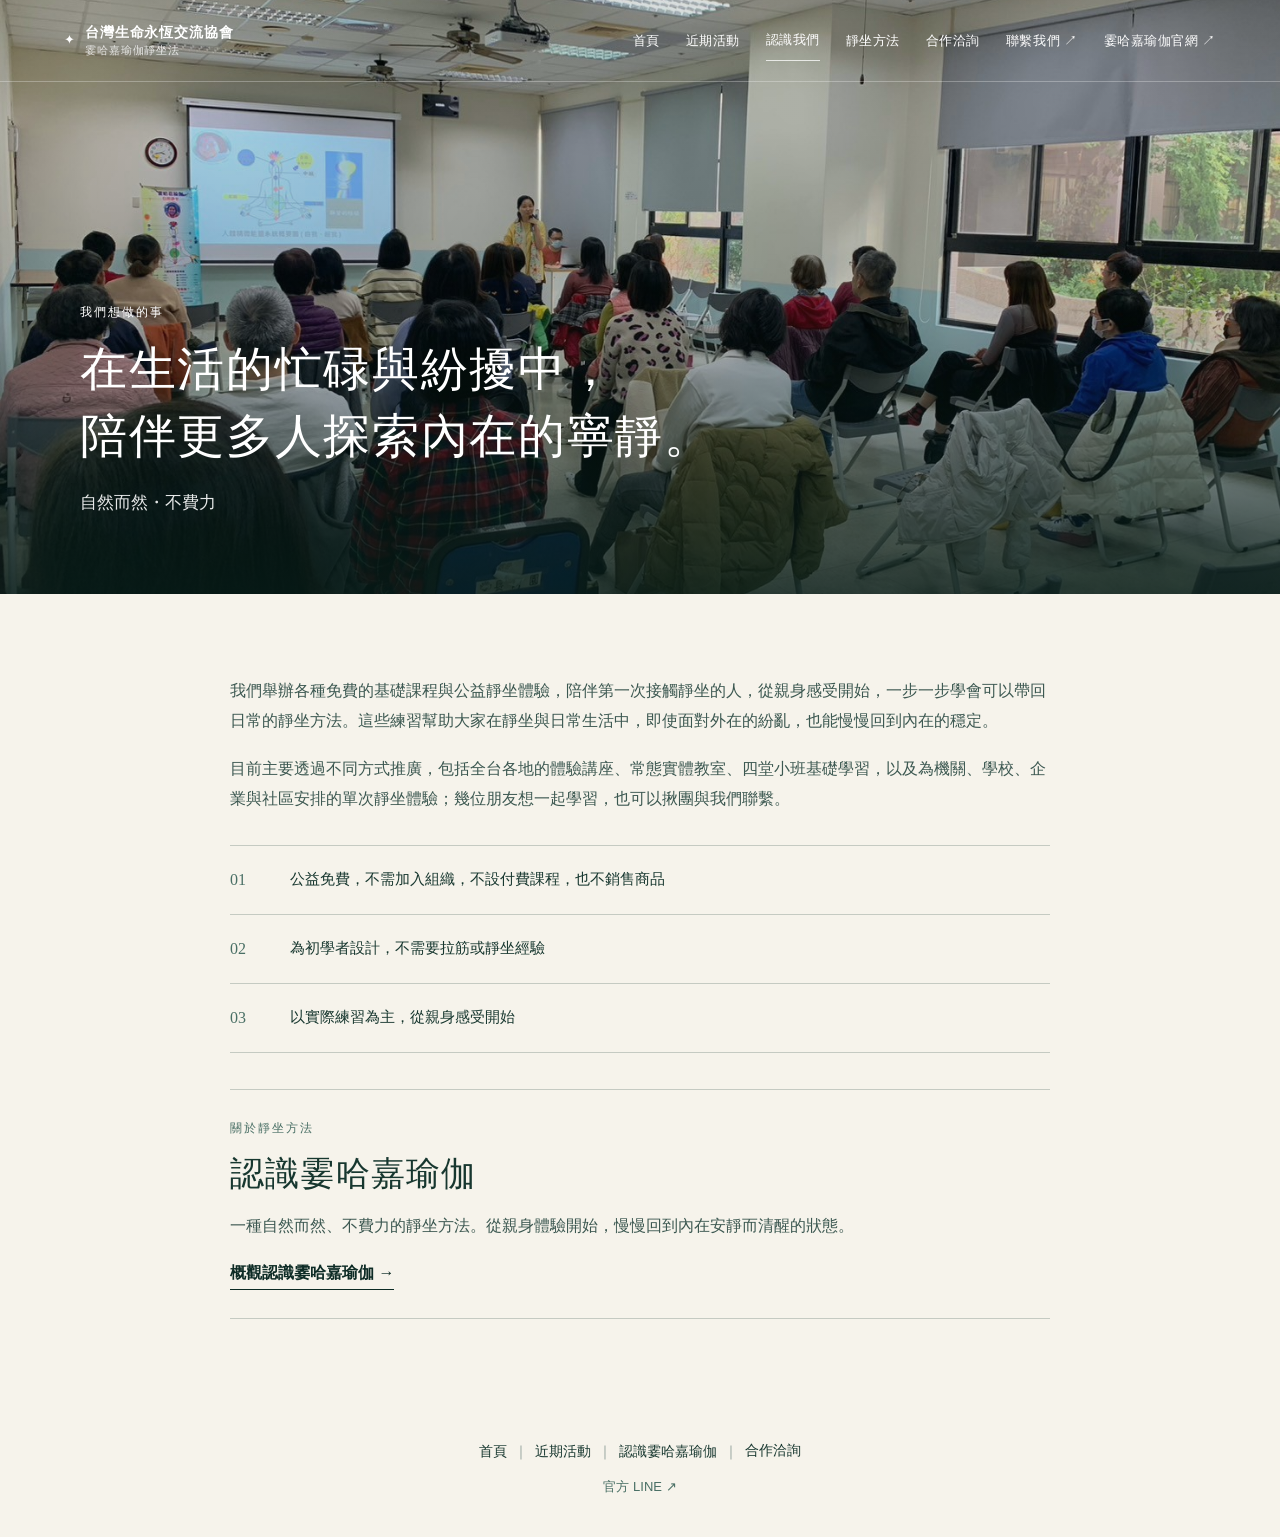
==== about.html @ 7107d31e "Add files via upload" ====
<!doctype html>
<html lang="zh-Hant">
<head>
  <meta charset="utf-8">
  <meta name="viewport" content="width=device-width,initial-scale=1,viewport-fit=cover">
  <meta name="robots" content="noindex, noarchive">
  <meta property="og:type" content="website">
  <meta property="og:title" content="認識我們｜霎哈嘉瑜伽靜坐法">
  <meta property="og:description" content="從實際練習中感受安靜，認識我們推廣的靜坐方法。">
  <meta property="og:url" content="https://sahajayogatw.github.io/The-Silence-Within/about.html">
  <meta property="og:image" content="https://sahajayogatw.github.io/The-Silence-Within/assets/og.png?v=2">
  <meta name="twitter:card" content="summary_large_image">
  <meta name="twitter:image" content="https://sahajayogatw.github.io/The-Silence-Within/assets/og.png?v=2">
  <link rel="canonical" href="https://sahajayogatw.github.io/The-Silence-Within/about.html">
  <title>認識我們｜霎哈嘉瑜伽靜坐法</title>
  <style>
    :root{--ink:#17372f;--deep:#0d2b25;--lake:#496f65;--mist:#e8eee8;--paper:#f6f3eb;--line:rgba(23,55,47,.22);--serif:"Noto Serif TC","Songti TC","PMingLiU",serif;--sans:"Noto Sans TC","PingFang TC","Microsoft JhengHei",sans-serif}*{box-sizing:border-box}html{scroll-behavior:smooth}body{margin:0;background:var(--paper);color:var(--ink);font-family:var(--sans);line-height:1.75}a{color:inherit}button{font:inherit}.site-header{position:absolute;inset:0 0 auto;z-index:10;height:70px;padding:0 18px;display:flex;align-items:center;color:#fff;border-bottom:1px solid rgba(255,255,255,.28)}.brand{display:flex;align-items:center;gap:10px;text-decoration:none}.mark{font-size:13px}.brand-copy{display:flex;flex-direction:column;line-height:1.35}.brand-copy strong{font-family:var(--serif);font-size:13px;letter-spacing:.06em}.brand-copy span{font-size:11px;opacity:.8;letter-spacing:.08em}.menu-button{margin-left:auto;width:44px;height:44px;border:0;background:transparent;color:inherit;display:grid;place-items:center}.menu-icon,.menu-icon:before,.menu-icon:after{content:"";display:block;width:23px;height:1px;background:currentColor;position:relative}.menu-icon:before{position:absolute;top:-7px}.menu-icon:after{position:absolute;top:7px}.menu-button[aria-expanded=true] .menu-icon{background:transparent}.menu-button[aria-expanded=true] .menu-icon:before{top:0;transform:rotate(45deg)}.menu-button[aria-expanded=true] .menu-icon:after{top:0;transform:rotate(-45deg)}.mobile-nav{position:fixed;z-index:9;inset:0;background:var(--deep);color:#fff;padding:112px 24px 40px;display:flex;flex-direction:column;transform:translateY(-102%);transition:.3s}.mobile-nav.open{transform:none}.mobile-nav a{font-family:var(--serif);font-size:28px;text-decoration:none;padding:13px 0;border-bottom:1px solid rgba(255,255,255,.18)}.mobile-nav a[aria-current="page"]{border-bottom-color:rgba(255,255,255,.72)}.mobile-nav small{margin-top:auto;opacity:.65}
    .page-intro{min-height:66svh;padding:120px 22px 50px;display:flex;flex-direction:column;justify-content:flex-end;color:#fff;background:linear-gradient(to bottom,rgba(7,29,25,.14) 22%,rgba(7,29,25,.24) 55%,rgba(7,29,25,.82) 100%),url("assets/about-class.jpg") center center/cover no-repeat}.kicker{font-size:12px;letter-spacing:.17em;color:var(--lake);margin:0 0 13px}.page-intro .kicker{color:#fff}.page-intro h1,.section h2{font-family:var(--serif);font-weight:500;letter-spacing:.035em}.page-intro h1{font-size:clamp(34px,9.5vw,44px);line-height:1.35;margin:0 0 18px}.page-intro p:last-child{font-size:15px;color:rgba(255,255,255,.9);margin:0}.section{padding:56px 22px}.section.mist{background:var(--mist)}.section h2{font-size:27px;line-height:1.5;margin:0 0 22px}.body{font-size:15px;color:#3c5851;margin:0 0 17px}.principles{margin-top:30px;border-top:1px solid var(--line)}.principle{display:grid;grid-template-columns:36px 1fr;gap:12px;padding:16px 0;border-bottom:1px solid var(--line)}.principle span{font-family:var(--serif);color:var(--lake)}.principle p{font-size:14px;margin:0}.quote{font-family:var(--serif);font-size:20px;line-height:1.65;margin:28px 0 0;padding:22px 0;border-block:1px solid var(--line)}details{border-top:1px solid var(--line)}details:last-child{border-bottom:1px solid var(--line)}summary{cursor:pointer;list-style:none;position:relative;padding:18px 30px 18px 0;font-family:var(--serif);font-size:17px;line-height:1.5}summary::-webkit-details-marker{display:none}summary:after{content:"＋";position:absolute;right:0;top:18px;font-family:var(--sans)}details[open] summary:after{content:"−"}details p{font-size:14px;color:#456059;margin:0 0 19px}.page-links{display:flex;justify-content:center;align-items:center;padding:30px 22px}.page-links a{text-decoration:none;font-family:var(--serif);font-size:14px}.page-links a:not(:last-child):after{content:"｜";margin:0 7px;color:#879993;font-family:var(--sans)}footer{background:var(--deep);color:#dce5df;padding:42px 22px}.footer-name{font-family:var(--serif);font-size:clamp(11px,3.15vw,13px);white-space:nowrap;margin:0}.footer-tagline{font-size:12px;color:#9fb3aa;margin:12px 0 0}
    @media(max-width:599px){.page-intro{--intro-photo-height:clamp(300px,42svh,390px);position:relative;min-height:0;padding:calc(var(--intro-photo-height) + 38px) 22px 46px;display:block;color:var(--ink);background:var(--paper);overflow:hidden}.page-intro:before{content:"";position:absolute;z-index:0;inset:0 0 auto;height:var(--intro-photo-height);background:linear-gradient(rgba(7,29,25,.28),rgba(7,29,25,.04) 55%),url("assets/about-class.jpg") center 44%/cover no-repeat}.page-intro>*{position:relative;z-index:1}.page-intro .kicker{color:var(--lake)}.page-intro h1{font-size:clamp(30px,8vw,34px);line-height:1.45;margin-bottom:16px}.page-intro p:last-child{color:#3c5851;line-height:1.75}}
    @media(min-width:600px){.site-header{padding-inline:32px}.page-intro,.section,.page-links,footer{padding-left:max(32px,calc((100vw - 680px)/2));padding-right:max(32px,calc((100vw - 680px)/2))}}
    .method-link{margin-top:36px;padding:28px 0;border-block:1px solid var(--line)}.method-link .kicker{margin-bottom:9px}.method-link h2{font-size:23px;margin-bottom:12px}.method-link .body{margin-bottom:18px}.text-link{display:inline-block;color:var(--deep);font-weight:600;text-decoration:none;border-bottom:1px solid currentColor;padding-bottom:2px}.page-links{flex-direction:column;gap:12px}.page-link-row{display:flex;justify-content:center;align-items:center;flex-wrap:wrap}.page-links>.social-link{color:var(--lake);font-family:var(--sans);font-size:13px}
    @media(min-width:900px){
      .site-header{height:82px;padding:0 clamp(44px,5vw,92px)}.brand-copy strong{font-size:14px}.menu-button{display:none}
      .mobile-nav{position:absolute;z-index:11;inset:0 clamp(44px,5vw,92px) auto auto;height:82px;width:auto;padding:0;display:flex;flex-direction:row;align-items:center;gap:26px;background:transparent;transform:none;transition:none}
      .mobile-nav a{font-family:var(--sans);font-size:13px;letter-spacing:.04em;padding:8px 0;border:0;white-space:nowrap}.mobile-nav a[aria-current="page"]{border-bottom:1px solid rgba(255,255,255,.75)}.mobile-nav small{display:none}
      .page-intro{min-height:clamp(520px,66vh,710px);padding:150px max(72px,calc((100vw - 1120px)/2)) 76px;background-position:center 48%}.page-intro h1{font-size:clamp(44px,3.7vw,58px);line-height:1.42;max-width:14em}.page-intro p:last-child{font-size:17px}
      .section{padding:82px max(72px,calc((100vw - 820px)/2))}.section h2{font-size:34px}.body{font-size:16px;line-height:1.9}.principle{grid-template-columns:48px 1fr;padding:20px 0}.principle p{font-size:15px}.quote{font-size:23px}
      .page-links{padding-top:38px;padding-bottom:38px}
    }
  </style>
</head>
<body>
  <header class="site-header"><a class="brand" href="index.html"><span class="mark" aria-hidden="true">✦</span><span class="brand-copy"><strong>台灣生命永恆交流協會</strong><span>霎哈嘉瑜伽靜坐法</span></span></a><button class="menu-button" type="button" aria-label="開啟主要導覽" aria-expanded="false"><span class="menu-icon"></span></button></header>
  <nav class="mobile-nav" aria-label="主要導覽"><a href="index.html">首頁</a><a href="activities.html">近期活動</a><a href="about.html" aria-current="page">認識我們</a><a href="meditation.html">靜坐方法</a><a href="cooperate.html">合作洽詢</a><a href="https://docs.google.com/forms/d/e/1FAIpQLSfNof_KQOU9m71T4J-Yn13YoA4w-m708eal8SSy8WgQqDBzGQ/viewform?usp=publish-editor" target="_blank" rel="noopener">聯繫我們 ↗</a><a href="https://sahajayoga-tw.com/" target="_blank" rel="noopener">霎哈嘉瑜伽官網 ↗</a><small>簡單、自然，從親身體驗開始。</small></nav>
  <main>
    <header class="page-intro"><p class="kicker">我們想做的事</p><h1>在生活的忙碌與紛擾中，<br>陪伴更多人探索內在的寧靜。</h1><p>自然而然・不費力</p></header>
    <section class="section"><p class="body">我們舉辦各種免費的基礎課程與公益靜坐體驗，陪伴第一次接觸靜坐的人，從親身感受開始，一步一步學會可以帶回日常的靜坐方法。這些練習幫助大家在靜坐與日常生活中，即使面對外在的紛亂，也能慢慢回到內在的穩定。</p><p class="body">目前主要透過不同方式推廣，包括全台各地的體驗講座、常態實體教室、四堂小班基礎學習，以及為機關、學校、企業與社區安排的單次靜坐體驗；幾位朋友想一起學習，也可以揪團與我們聯繫。</p><div class="principles"><div class="principle"><span>01</span><p>公益免費，不需加入組織，不設付費課程，也不銷售商品</p></div><div class="principle"><span>02</span><p>為初學者設計，不需要拉筋或靜坐經驗</p></div><div class="principle"><span>03</span><p>以實際練習為主，從親身感受開始</p></div></div><section class="method-link" aria-labelledby="method-link-title"><p class="kicker">關於靜坐方法</p><h2 id="method-link-title">認識霎哈嘉瑜伽</h2><p class="body">一種自然而然、不費力的靜坐方法。從親身體驗開始，慢慢回到內在安靜而清醒的狀態。</p><a class="text-link" href="meditation.html">概觀認識霎哈嘉瑜伽 →</a></section></section>
    <nav class="page-links" aria-label="其他頁面"><div class="page-link-row"><a href="index.html">首頁</a><a href="activities.html">近期活動</a><a href="meditation.html">認識霎哈嘉瑜伽</a><a href="cooperate.html">合作洽詢</a></div><a class="social-link" href="https://lin.ee/pckyV9F" target="_blank" rel="noopener">官方 LINE ↗</a></nav>
  </main>
  <script>const b=document.querySelector('.menu-button'),n=document.querySelector('.mobile-nav');function closeMenu(){b.setAttribute('aria-expanded','false');b.setAttribute('aria-label','開啟主要導覽');n.classList.remove('open');document.body.style.overflow=''}b.addEventListener('click',()=>{const o=b.getAttribute('aria-expanded')!=='true';b.setAttribute('aria-expanded',String(o));b.setAttribute('aria-label',o?'關閉主要導覽':'開啟主要導覽');n.classList.toggle('open',o);document.body.style.overflow=o?'hidden':''});n.querySelectorAll('a').forEach(a=>a.addEventListener('click',closeMenu));document.addEventListener('keydown',e=>{if(e.key==='Escape')closeMenu()});</script>
</body>
</html>
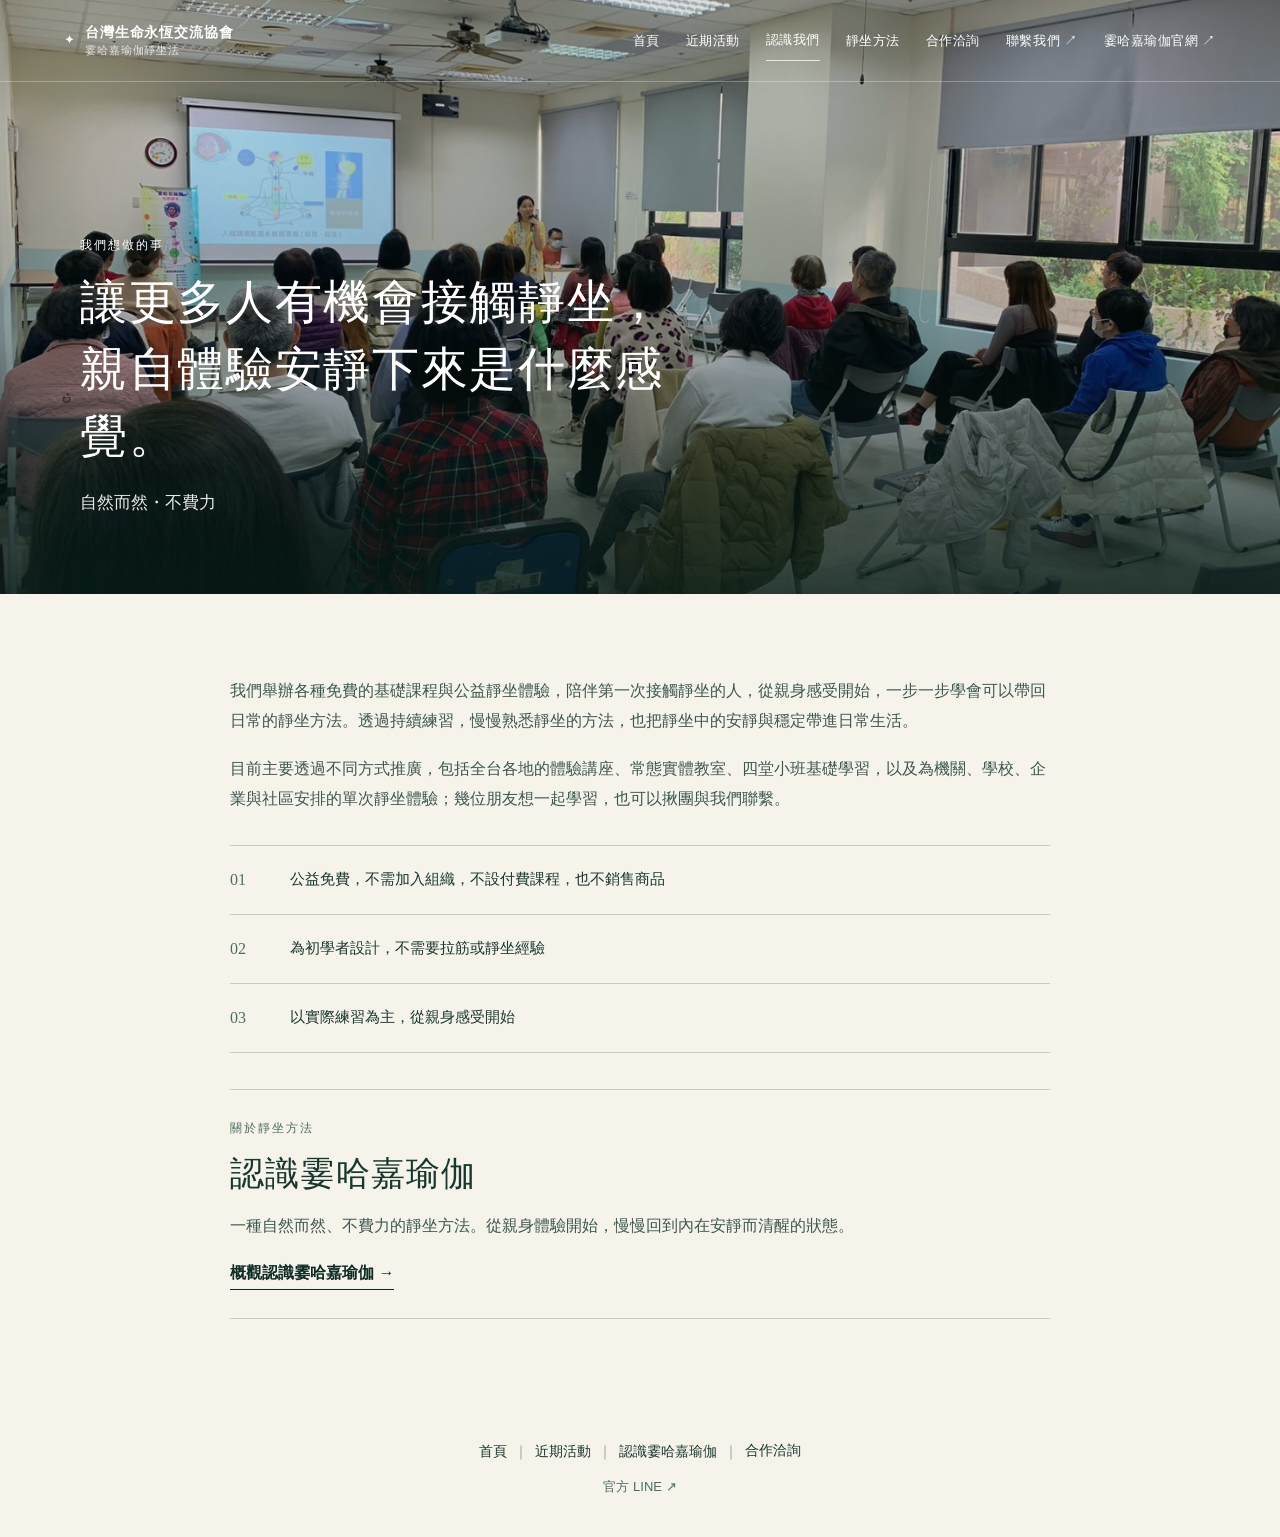
==== commit 0f7d3c33: "Add files via upload" ====
--- a/about.html
+++ b/about.html
@@ -33,8 +33,8 @@
   <header class="site-header"><a class="brand" href="index.html"><span class="mark" aria-hidden="true">✦</span><span class="brand-copy"><strong>台灣生命永恆交流協會</strong><span>霎哈嘉瑜伽靜坐法</span></span></a><button class="menu-button" type="button" aria-label="開啟主要導覽" aria-expanded="false"><span class="menu-icon"></span></button></header>
   <nav class="mobile-nav" aria-label="主要導覽"><a href="index.html">首頁</a><a href="activities.html">近期活動</a><a href="about.html" aria-current="page">認識我們</a><a href="meditation.html">靜坐方法</a><a href="cooperate.html">合作洽詢</a><a href="https://docs.google.com/forms/d/e/1FAIpQLSfNof_KQOU9m71T4J-Yn13YoA4w-m708eal8SSy8WgQqDBzGQ/viewform?usp=publish-editor" target="_blank" rel="noopener">聯繫我們 ↗</a><a href="https://sahajayoga-tw.com/" target="_blank" rel="noopener">霎哈嘉瑜伽官網 ↗</a><small>簡單、自然，從親身體驗開始。</small></nav>
   <main>
-    <header class="page-intro"><p class="kicker">我們想做的事</p><h1>在生活的忙碌與紛擾中，<br>陪伴更多人探索內在的寧靜。</h1><p>自然而然・不費力</p></header>
-    <section class="section"><p class="body">我們舉辦各種免費的基礎課程與公益靜坐體驗，陪伴第一次接觸靜坐的人，從親身感受開始，一步一步學會可以帶回日常的靜坐方法。這些練習幫助大家在靜坐與日常生活中，即使面對外在的紛亂，也能慢慢回到內在的穩定。</p><p class="body">目前主要透過不同方式推廣，包括全台各地的體驗講座、常態實體教室、四堂小班基礎學習，以及為機關、學校、企業與社區安排的單次靜坐體驗；幾位朋友想一起學習，也可以揪團與我們聯繫。</p><div class="principles"><div class="principle"><span>01</span><p>公益免費，不需加入組織，不設付費課程，也不銷售商品</p></div><div class="principle"><span>02</span><p>為初學者設計，不需要拉筋或靜坐經驗</p></div><div class="principle"><span>03</span><p>以實際練習為主，從親身感受開始</p></div></div><section class="method-link" aria-labelledby="method-link-title"><p class="kicker">關於靜坐方法</p><h2 id="method-link-title">認識霎哈嘉瑜伽</h2><p class="body">一種自然而然、不費力的靜坐方法。從親身體驗開始，慢慢回到內在安靜而清醒的狀態。</p><a class="text-link" href="meditation.html">概觀認識霎哈嘉瑜伽 →</a></section></section>
+    <header class="page-intro"><p class="kicker">我們想做的事</p><h1>讓更多人有機會接觸靜坐，<br>親自體驗安靜下來是什麼感覺。</h1><p>自然而然・不費力</p></header>
+    <section class="section"><p class="body">我們舉辦各種免費的基礎課程與公益靜坐體驗，陪伴第一次接觸靜坐的人，從親身感受開始，一步一步學會可以帶回日常的靜坐方法。透過持續練習，慢慢熟悉靜坐的方法，也把靜坐中的安靜與穩定帶進日常生活。</p><p class="body">目前主要透過不同方式推廣，包括全台各地的體驗講座、常態實體教室、四堂小班基礎學習，以及為機關、學校、企業與社區安排的單次靜坐體驗；幾位朋友想一起學習，也可以揪團與我們聯繫。</p><div class="principles"><div class="principle"><span>01</span><p>公益免費，不需加入組織，不設付費課程，也不銷售商品</p></div><div class="principle"><span>02</span><p>為初學者設計，不需要拉筋或靜坐經驗</p></div><div class="principle"><span>03</span><p>以實際練習為主，從親身感受開始</p></div></div><section class="method-link" aria-labelledby="method-link-title"><p class="kicker">關於靜坐方法</p><h2 id="method-link-title">認識霎哈嘉瑜伽</h2><p class="body">一種自然而然、不費力的靜坐方法。從親身體驗開始，慢慢回到內在安靜而清醒的狀態。</p><a class="text-link" href="meditation.html">概觀認識霎哈嘉瑜伽 →</a></section></section>
     <nav class="page-links" aria-label="其他頁面"><div class="page-link-row"><a href="index.html">首頁</a><a href="activities.html">近期活動</a><a href="meditation.html">認識霎哈嘉瑜伽</a><a href="cooperate.html">合作洽詢</a></div><a class="social-link" href="https://lin.ee/pckyV9F" target="_blank" rel="noopener">官方 LINE ↗</a></nav>
   </main>
   <script>const b=document.querySelector('.menu-button'),n=document.querySelector('.mobile-nav');function closeMenu(){b.setAttribute('aria-expanded','false');b.setAttribute('aria-label','開啟主要導覽');n.classList.remove('open');document.body.style.overflow=''}b.addEventListener('click',()=>{const o=b.getAttribute('aria-expanded')!=='true';b.setAttribute('aria-expanded',String(o));b.setAttribute('aria-label',o?'關閉主要導覽':'開啟主要導覽');n.classList.toggle('open',o);document.body.style.overflow=o?'hidden':''});n.querySelectorAll('a').forEach(a=>a.addEventListener('click',closeMenu));document.addEventListener('keydown',e=>{if(e.key==='Escape')closeMenu()});</script>
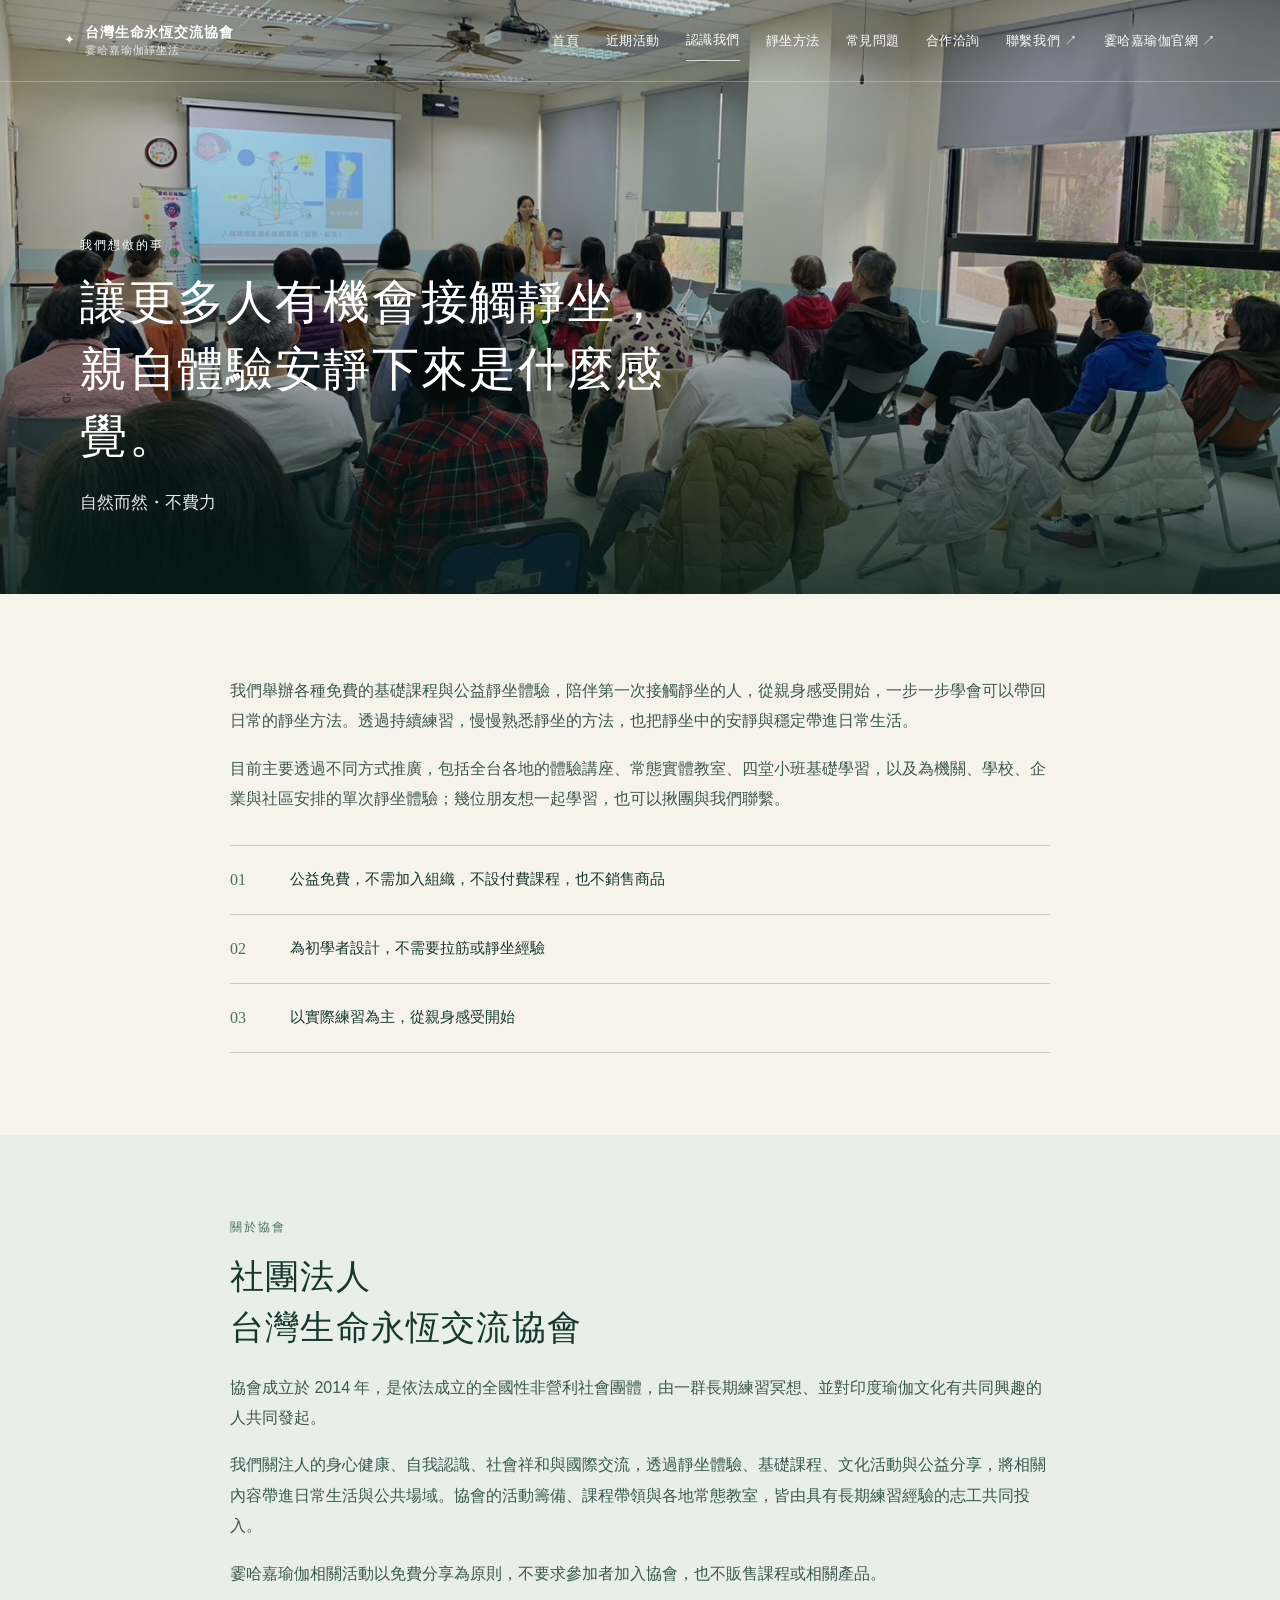
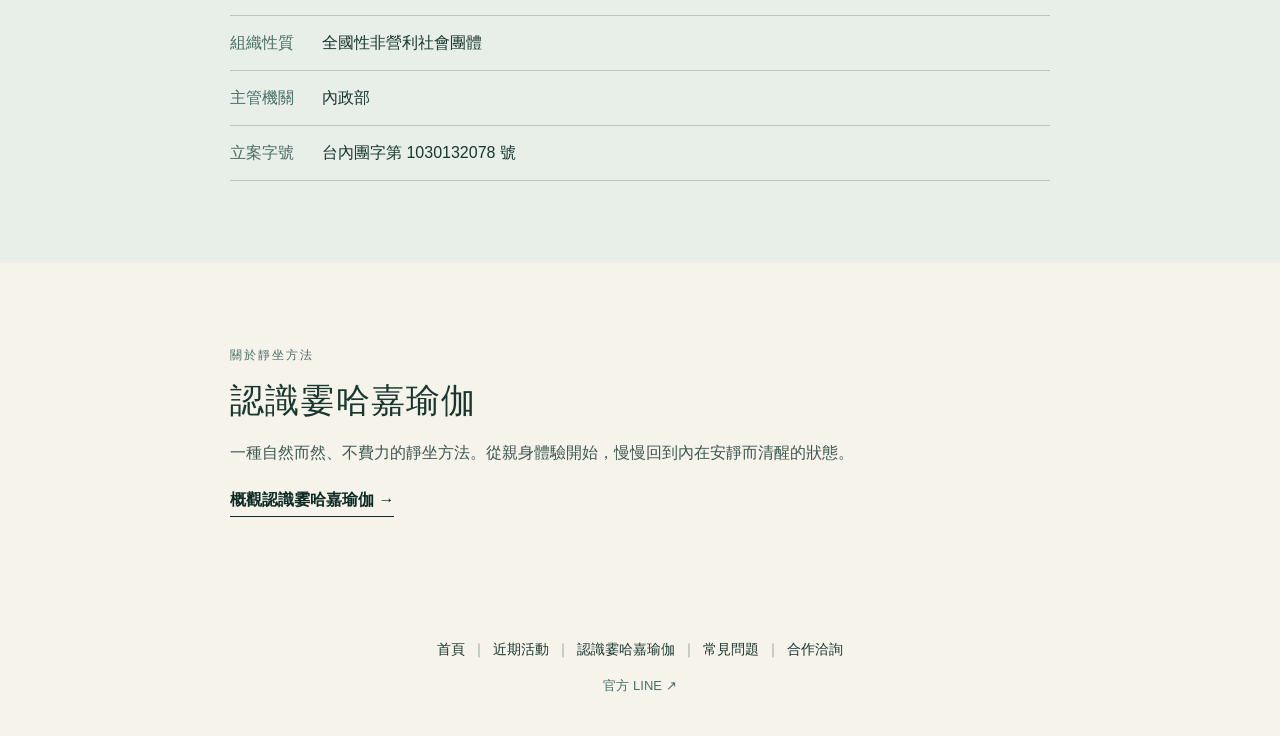
==== commit 70728455: "補充協會資料、全球背景與常見問題" ====
--- a/about.html
+++ b/about.html
@@ -18,7 +18,7 @@
     .page-intro{min-height:66svh;padding:120px 22px 50px;display:flex;flex-direction:column;justify-content:flex-end;color:#fff;background:linear-gradient(to bottom,rgba(7,29,25,.14) 22%,rgba(7,29,25,.24) 55%,rgba(7,29,25,.82) 100%),url("assets/about-class.jpg") center center/cover no-repeat}.kicker{font-size:12px;letter-spacing:.17em;color:var(--lake);margin:0 0 13px}.page-intro .kicker{color:#fff}.page-intro h1,.section h2{font-family:var(--serif);font-weight:500;letter-spacing:.035em}.page-intro h1{font-size:clamp(34px,9.5vw,44px);line-height:1.35;margin:0 0 18px}.page-intro p:last-child{font-size:15px;color:rgba(255,255,255,.9);margin:0}.section{padding:56px 22px}.section.mist{background:var(--mist)}.section h2{font-size:27px;line-height:1.5;margin:0 0 22px}.body{font-size:15px;color:#3c5851;margin:0 0 17px}.principles{margin-top:30px;border-top:1px solid var(--line)}.principle{display:grid;grid-template-columns:36px 1fr;gap:12px;padding:16px 0;border-bottom:1px solid var(--line)}.principle span{font-family:var(--serif);color:var(--lake)}.principle p{font-size:14px;margin:0}.quote{font-family:var(--serif);font-size:20px;line-height:1.65;margin:28px 0 0;padding:22px 0;border-block:1px solid var(--line)}details{border-top:1px solid var(--line)}details:last-child{border-bottom:1px solid var(--line)}summary{cursor:pointer;list-style:none;position:relative;padding:18px 30px 18px 0;font-family:var(--serif);font-size:17px;line-height:1.5}summary::-webkit-details-marker{display:none}summary:after{content:"＋";position:absolute;right:0;top:18px;font-family:var(--sans)}details[open] summary:after{content:"−"}details p{font-size:14px;color:#456059;margin:0 0 19px}.page-links{display:flex;justify-content:center;align-items:center;padding:30px 22px}.page-links a{text-decoration:none;font-family:var(--serif);font-size:14px}.page-links a:not(:last-child):after{content:"｜";margin:0 7px;color:#879993;font-family:var(--sans)}footer{background:var(--deep);color:#dce5df;padding:42px 22px}.footer-name{font-family:var(--serif);font-size:clamp(11px,3.15vw,13px);white-space:nowrap;margin:0}.footer-tagline{font-size:12px;color:#9fb3aa;margin:12px 0 0}
     @media(max-width:599px){.page-intro{--intro-photo-height:clamp(300px,42svh,390px);position:relative;min-height:0;padding:calc(var(--intro-photo-height) + 38px) 22px 46px;display:block;color:var(--ink);background:var(--paper);overflow:hidden}.page-intro:before{content:"";position:absolute;z-index:0;inset:0 0 auto;height:var(--intro-photo-height);background:linear-gradient(rgba(7,29,25,.28),rgba(7,29,25,.04) 55%),url("assets/about-class.jpg") center 44%/cover no-repeat}.page-intro>*{position:relative;z-index:1}.page-intro .kicker{color:var(--lake)}.page-intro h1{font-size:clamp(30px,8vw,34px);line-height:1.45;margin-bottom:16px}.page-intro p:last-child{color:#3c5851;line-height:1.75}}
     @media(min-width:600px){.site-header{padding-inline:32px}.page-intro,.section,.page-links,footer{padding-left:max(32px,calc((100vw - 680px)/2));padding-right:max(32px,calc((100vw - 680px)/2))}}
-    .method-link{margin-top:36px;padding:28px 0;border-block:1px solid var(--line)}.method-link .kicker{margin-bottom:9px}.method-link h2{font-size:23px;margin-bottom:12px}.method-link .body{margin-bottom:18px}.text-link{display:inline-block;color:var(--deep);font-weight:600;text-decoration:none;border-bottom:1px solid currentColor;padding-bottom:2px}.page-links{flex-direction:column;gap:12px}.page-link-row{display:flex;justify-content:center;align-items:center;flex-wrap:wrap}.page-links>.social-link{color:var(--lake);font-family:var(--sans);font-size:13px}
+    .association h2{margin-bottom:20px}.association-data{margin:26px 0 0;border-top:1px solid var(--line)}.association-data div{display:grid;grid-template-columns:78px 1fr;gap:14px;padding:13px 0;border-bottom:1px solid var(--line)}.association-data dt{color:var(--lake)}.association-data dd{margin:0}.method-link{padding-top:0}.method-link .kicker{margin-bottom:9px}.method-link h2{font-size:23px;margin-bottom:12px}.method-link .body{margin-bottom:18px}.text-link{display:inline-block;color:var(--deep);font-weight:600;text-decoration:none;border-bottom:1px solid currentColor;padding-bottom:2px}.page-links{flex-direction:column;gap:12px}.page-link-row{display:flex;justify-content:center;align-items:center;flex-wrap:wrap}.page-links>.social-link{color:var(--lake);font-family:var(--sans);font-size:13px}
     @media(min-width:900px){
       .site-header{height:82px;padding:0 clamp(44px,5vw,92px)}.brand-copy strong{font-size:14px}.menu-button{display:none}
       .mobile-nav{position:absolute;z-index:11;inset:0 clamp(44px,5vw,92px) auto auto;height:82px;width:auto;padding:0;display:flex;flex-direction:row;align-items:center;gap:26px;background:transparent;transform:none;transition:none}
@@ -31,11 +31,13 @@
 </head>
 <body>
   <header class="site-header"><a class="brand" href="index.html"><span class="mark" aria-hidden="true">✦</span><span class="brand-copy"><strong>台灣生命永恆交流協會</strong><span>霎哈嘉瑜伽靜坐法</span></span></a><button class="menu-button" type="button" aria-label="開啟主要導覽" aria-expanded="false"><span class="menu-icon"></span></button></header>
-  <nav class="mobile-nav" aria-label="主要導覽"><a href="index.html">首頁</a><a href="activities.html">近期活動</a><a href="about.html" aria-current="page">認識我們</a><a href="meditation.html">靜坐方法</a><a href="cooperate.html">合作洽詢</a><a href="https://docs.google.com/forms/d/e/1FAIpQLSfNof_KQOU9m71T4J-Yn13YoA4w-m708eal8SSy8WgQqDBzGQ/viewform?usp=publish-editor" target="_blank" rel="noopener">聯繫我們 ↗</a><a href="https://sahajayoga-tw.com/" target="_blank" rel="noopener">霎哈嘉瑜伽官網 ↗</a><small>簡單、自然，從親身體驗開始。</small></nav>
+  <nav class="mobile-nav" aria-label="主要導覽"><a href="index.html">首頁</a><a href="activities.html">近期活動</a><a href="about.html" aria-current="page">認識我們</a><a href="meditation.html">靜坐方法</a><a href="faq.html">常見問題</a><a href="cooperate.html">合作洽詢</a><a href="https://docs.google.com/forms/d/e/1FAIpQLSfNof_KQOU9m71T4J-Yn13YoA4w-m708eal8SSy8WgQqDBzGQ/viewform?usp=publish-editor" target="_blank" rel="noopener">聯繫我們 ↗</a><a href="https://sahajayoga-tw.com/" target="_blank" rel="noopener">霎哈嘉瑜伽官網 ↗</a><small>簡單、自然，從親身體驗開始。</small></nav>
   <main>
     <header class="page-intro"><p class="kicker">我們想做的事</p><h1>讓更多人有機會接觸靜坐，<br>親自體驗安靜下來是什麼感覺。</h1><p>自然而然・不費力</p></header>
-    <section class="section"><p class="body">我們舉辦各種免費的基礎課程與公益靜坐體驗，陪伴第一次接觸靜坐的人，從親身感受開始，一步一步學會可以帶回日常的靜坐方法。透過持續練習，慢慢熟悉靜坐的方法，也把靜坐中的安靜與穩定帶進日常生活。</p><p class="body">目前主要透過不同方式推廣，包括全台各地的體驗講座、常態實體教室、四堂小班基礎學習，以及為機關、學校、企業與社區安排的單次靜坐體驗；幾位朋友想一起學習，也可以揪團與我們聯繫。</p><div class="principles"><div class="principle"><span>01</span><p>公益免費，不需加入組織，不設付費課程，也不銷售商品</p></div><div class="principle"><span>02</span><p>為初學者設計，不需要拉筋或靜坐經驗</p></div><div class="principle"><span>03</span><p>以實際練習為主，從親身感受開始</p></div></div><section class="method-link" aria-labelledby="method-link-title"><p class="kicker">關於靜坐方法</p><h2 id="method-link-title">認識霎哈嘉瑜伽</h2><p class="body">一種自然而然、不費力的靜坐方法。從親身體驗開始，慢慢回到內在安靜而清醒的狀態。</p><a class="text-link" href="meditation.html">概觀認識霎哈嘉瑜伽 →</a></section></section>
-    <nav class="page-links" aria-label="其他頁面"><div class="page-link-row"><a href="index.html">首頁</a><a href="activities.html">近期活動</a><a href="meditation.html">認識霎哈嘉瑜伽</a><a href="cooperate.html">合作洽詢</a></div><a class="social-link" href="https://lin.ee/pckyV9F" target="_blank" rel="noopener">官方 LINE ↗</a></nav>
+    <section class="section"><p class="body">我們舉辦各種免費的基礎課程與公益靜坐體驗，陪伴第一次接觸靜坐的人，從親身感受開始，一步一步學會可以帶回日常的靜坐方法。透過持續練習，慢慢熟悉靜坐的方法，也把靜坐中的安靜與穩定帶進日常生活。</p><p class="body">目前主要透過不同方式推廣，包括全台各地的體驗講座、常態實體教室、四堂小班基礎學習，以及為機關、學校、企業與社區安排的單次靜坐體驗；幾位朋友想一起學習，也可以揪團與我們聯繫。</p><div class="principles"><div class="principle"><span>01</span><p>公益免費，不需加入組織，不設付費課程，也不銷售商品</p></div><div class="principle"><span>02</span><p>為初學者設計，不需要拉筋或靜坐經驗</p></div><div class="principle"><span>03</span><p>以實際練習為主，從親身感受開始</p></div></div></section>
+    <section class="section mist association" aria-labelledby="association-title"><p class="kicker">關於協會</p><h2 id="association-title">社團法人<br>台灣生命永恆交流協會</h2><p class="body">協會成立於 2014 年，是依法成立的全國性非營利社會團體，由一群長期練習冥想、並對印度瑜伽文化有共同興趣的人共同發起。</p><p class="body">我們關注人的身心健康、自我認識、社會祥和與國際交流，透過靜坐體驗、基礎課程、文化活動與公益分享，將相關內容帶進日常生活與公共場域。協會的活動籌備、課程帶領與各地常態教室，皆由具有長期練習經驗的志工共同投入。</p><p class="body">霎哈嘉瑜伽相關活動以免費分享為原則，不要求參加者加入協會，也不販售課程或相關產品。</p><dl class="association-data"><div><dt>組織性質</dt><dd>全國性非營利社會團體</dd></div><div><dt>主管機關</dt><dd>內政部</dd></div><div><dt>立案字號</dt><dd>台內團字第 1030132078 號</dd></div></dl></section>
+    <section class="section method-link" aria-labelledby="method-link-title"><p class="kicker">關於靜坐方法</p><h2 id="method-link-title">認識霎哈嘉瑜伽</h2><p class="body">一種自然而然、不費力的靜坐方法。從親身體驗開始，慢慢回到內在安靜而清醒的狀態。</p><a class="text-link" href="meditation.html">概觀認識霎哈嘉瑜伽 →</a></section>
+    <nav class="page-links" aria-label="其他頁面"><div class="page-link-row"><a href="index.html">首頁</a><a href="activities.html">近期活動</a><a href="meditation.html">認識霎哈嘉瑜伽</a><a href="faq.html">常見問題</a><a href="cooperate.html">合作洽詢</a></div><a class="social-link" href="https://lin.ee/pckyV9F" target="_blank" rel="noopener">官方 LINE ↗</a></nav>
   </main>
   <script>const b=document.querySelector('.menu-button'),n=document.querySelector('.mobile-nav');function closeMenu(){b.setAttribute('aria-expanded','false');b.setAttribute('aria-label','開啟主要導覽');n.classList.remove('open');document.body.style.overflow=''}b.addEventListener('click',()=>{const o=b.getAttribute('aria-expanded')!=='true';b.setAttribute('aria-expanded',String(o));b.setAttribute('aria-label',o?'關閉主要導覽':'開啟主要導覽');n.classList.toggle('open',o);document.body.style.overflow=o?'hidden':''});n.querySelectorAll('a').forEach(a=>a.addEventListener('click',closeMenu));document.addEventListener('keydown',e=>{if(e.key==='Escape')closeMenu()});</script>
 </body>
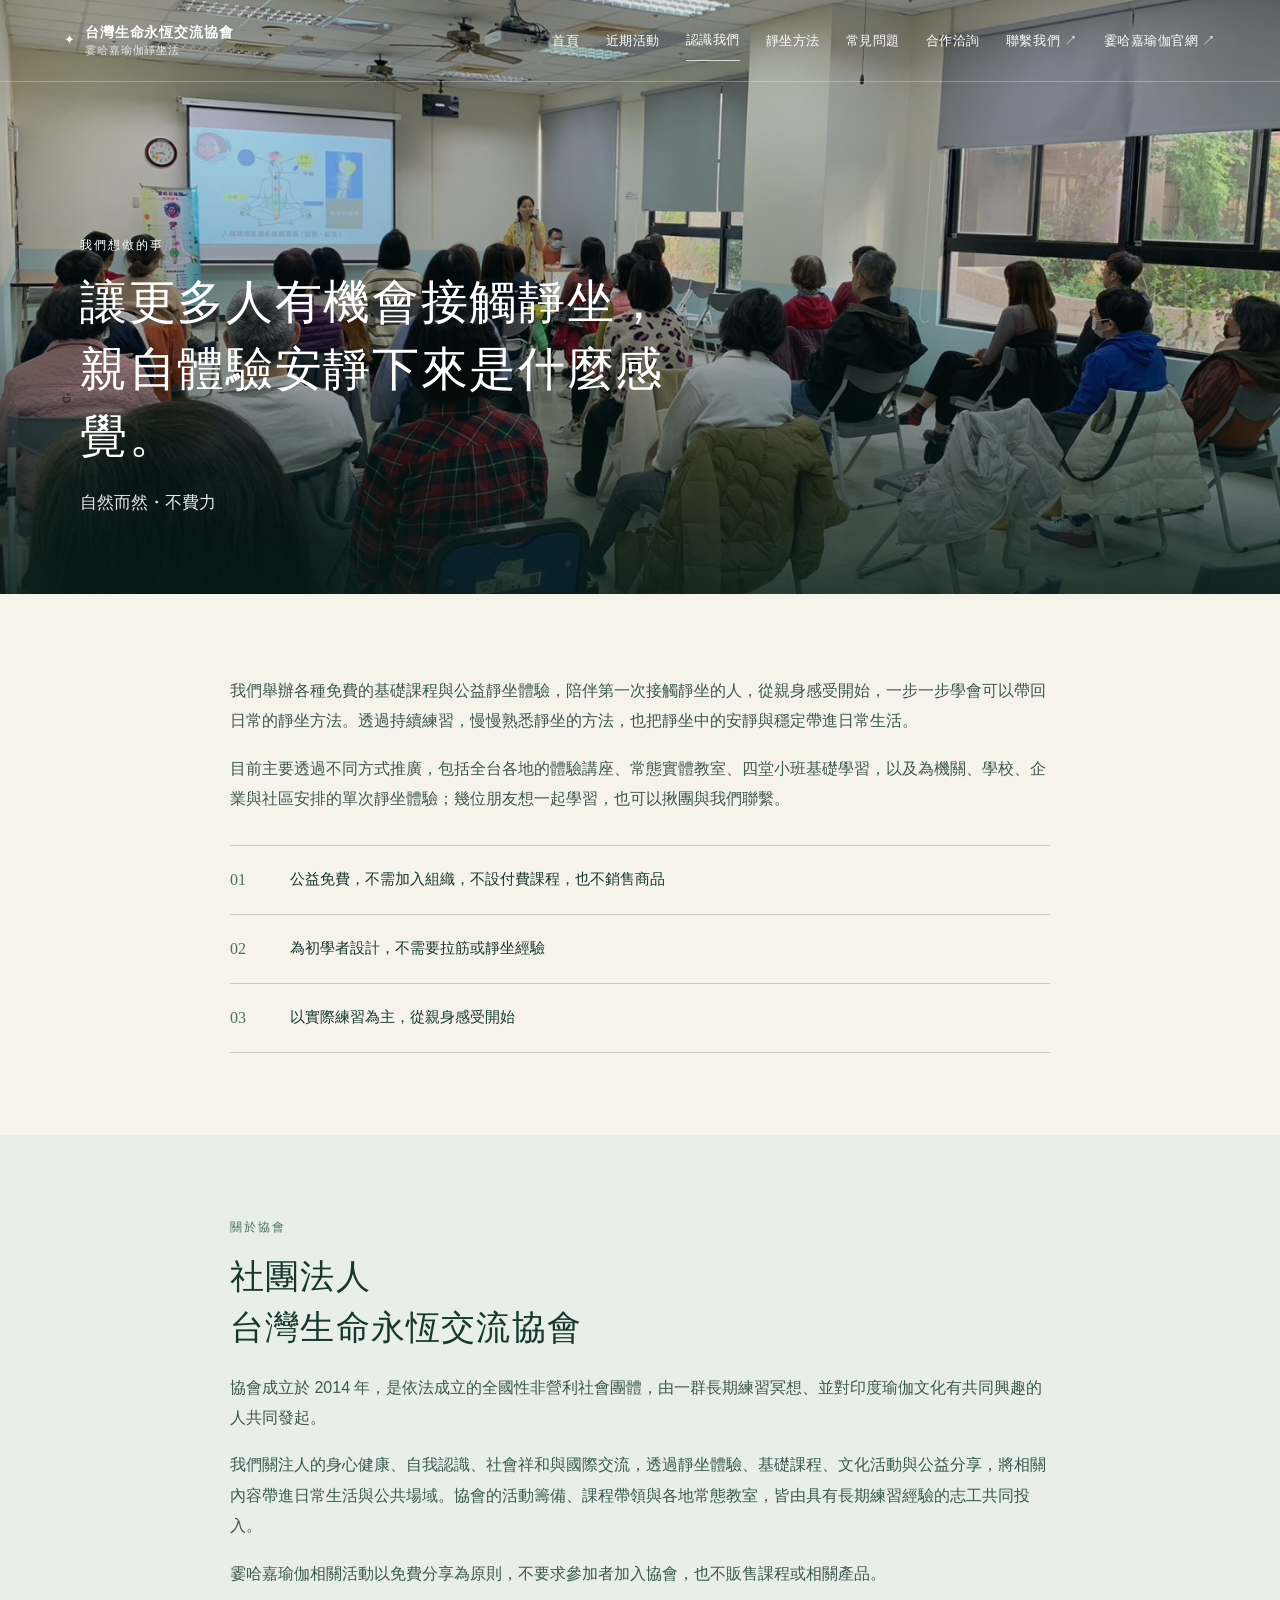
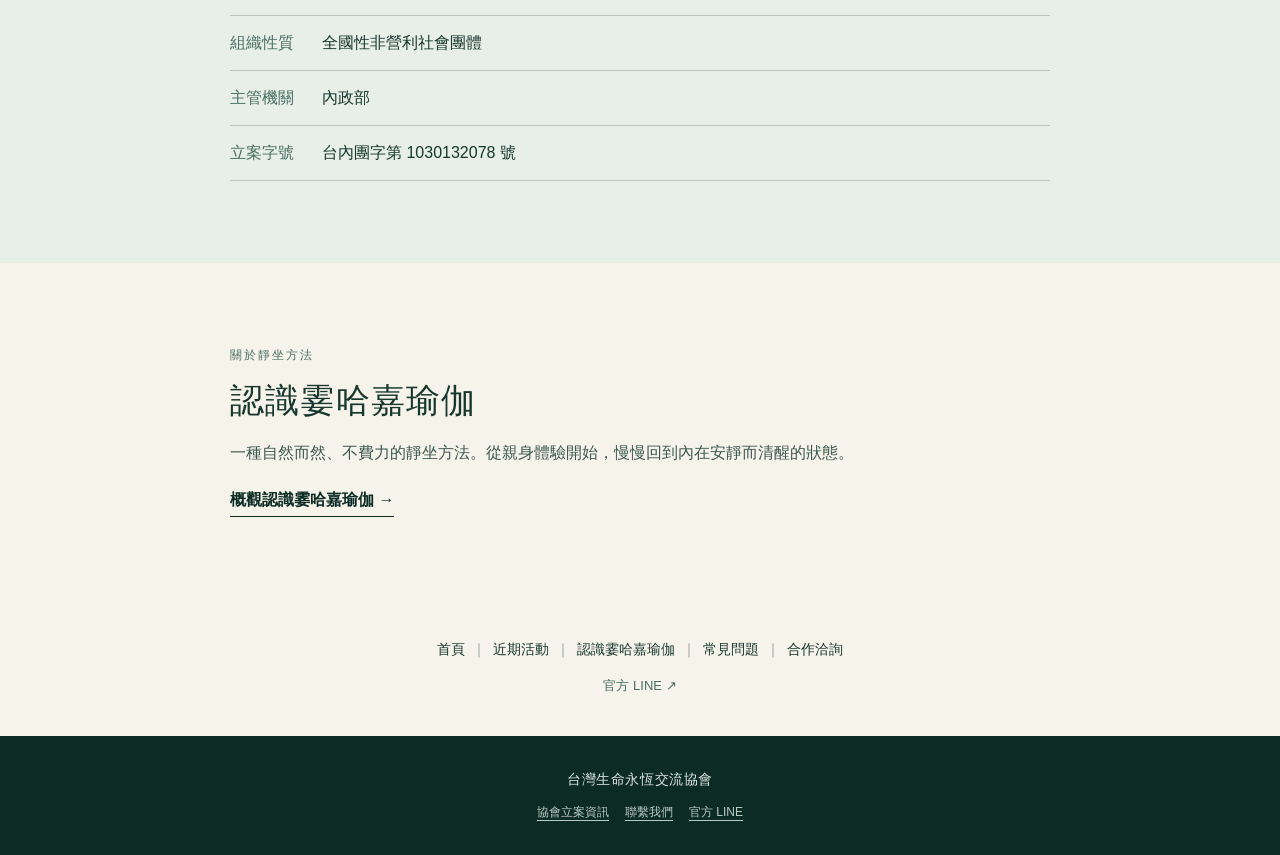
==== commit cd329d4b: "統一六頁協會資訊與聯絡頁尾" ====
--- a/about.html
+++ b/about.html
@@ -39,6 +39,7 @@
     <section class="section method-link" aria-labelledby="method-link-title"><p class="kicker">關於靜坐方法</p><h2 id="method-link-title">認識霎哈嘉瑜伽</h2><p class="body">一種自然而然、不費力的靜坐方法。從親身體驗開始，慢慢回到內在安靜而清醒的狀態。</p><a class="text-link" href="meditation.html">概觀認識霎哈嘉瑜伽 →</a></section>
     <nav class="page-links" aria-label="其他頁面"><div class="page-link-row"><a href="index.html">首頁</a><a href="activities.html">近期活動</a><a href="meditation.html">認識霎哈嘉瑜伽</a><a href="faq.html">常見問題</a><a href="cooperate.html">合作洽詢</a></div><a class="social-link" href="https://lin.ee/pckyV9F" target="_blank" rel="noopener">官方 LINE ↗</a></nav>
   </main>
+  <footer style="background:#0d2b25;color:#dce5df;padding:32px 22px;text-align:center;font-family:'Noto Sans TC','PingFang TC','Microsoft JhengHei',sans-serif"><p style="margin:0 0 10px;font-family:'Noto Serif TC','Songti TC','PMingLiU',serif;font-size:14px;letter-spacing:.04em">台灣生命永恆交流協會</p><nav aria-label="協會資訊與聯絡方式" style="display:flex;flex-wrap:wrap;justify-content:center;gap:6px 16px;font-size:12px;color:#b9cac2"><a href="about.html#association-title" style="color:inherit;text-underline-offset:4px">協會立案資訊</a><a href="https://docs.google.com/forms/d/e/1FAIpQLSfNof_KQOU9m71T4J-Yn13YoA4w-m708eal8SSy8WgQqDBzGQ/viewform?usp=publish-editor" target="_blank" rel="noopener" style="color:inherit;text-underline-offset:4px">聯繫我們</a><a href="https://lin.ee/pckyV9F" target="_blank" rel="noopener" style="color:inherit;text-underline-offset:4px">官方 LINE</a></nav></footer>
   <script>const b=document.querySelector('.menu-button'),n=document.querySelector('.mobile-nav');function closeMenu(){b.setAttribute('aria-expanded','false');b.setAttribute('aria-label','開啟主要導覽');n.classList.remove('open');document.body.style.overflow=''}b.addEventListener('click',()=>{const o=b.getAttribute('aria-expanded')!=='true';b.setAttribute('aria-expanded',String(o));b.setAttribute('aria-label',o?'關閉主要導覽':'開啟主要導覽');n.classList.toggle('open',o);document.body.style.overflow=o?'hidden':''});n.querySelectorAll('a').forEach(a=>a.addEventListener('click',closeMenu));document.addEventListener('keydown',e=>{if(e.key==='Escape')closeMenu()});</script>
 </body>
 </html>
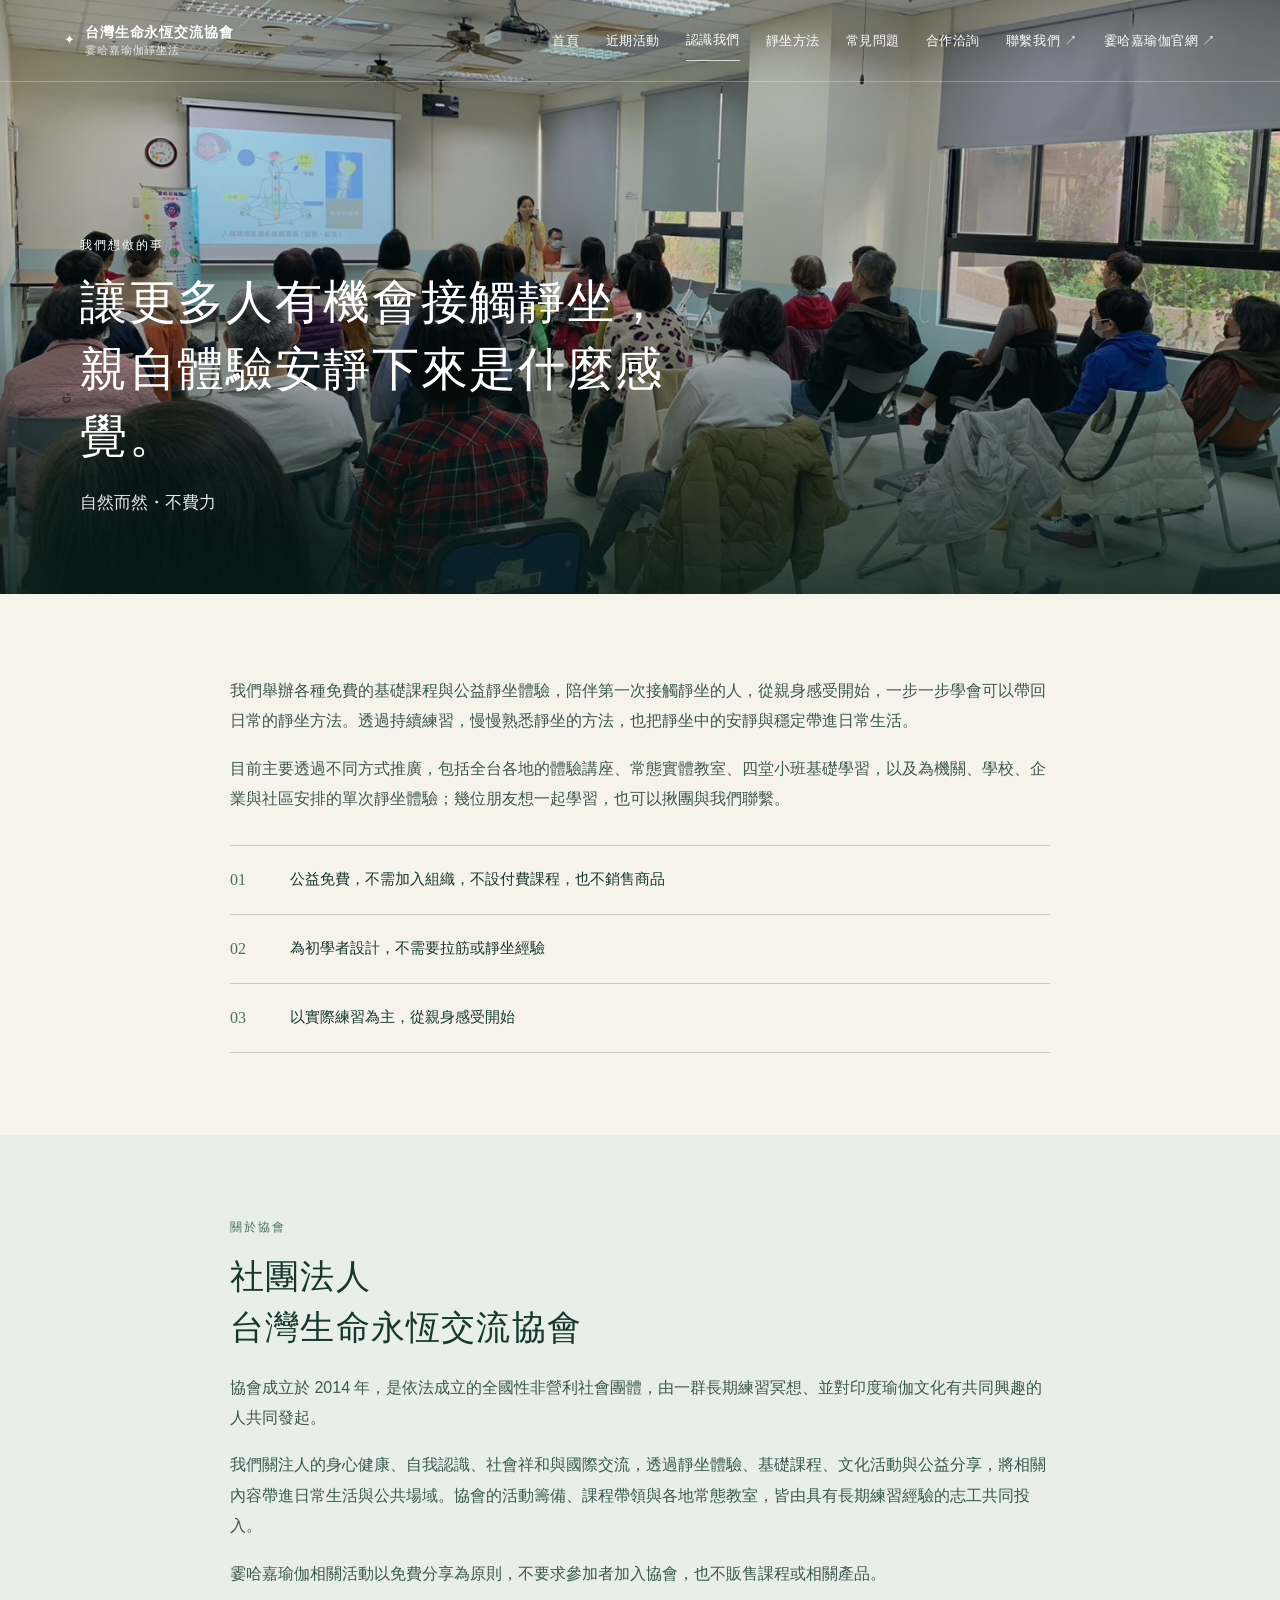
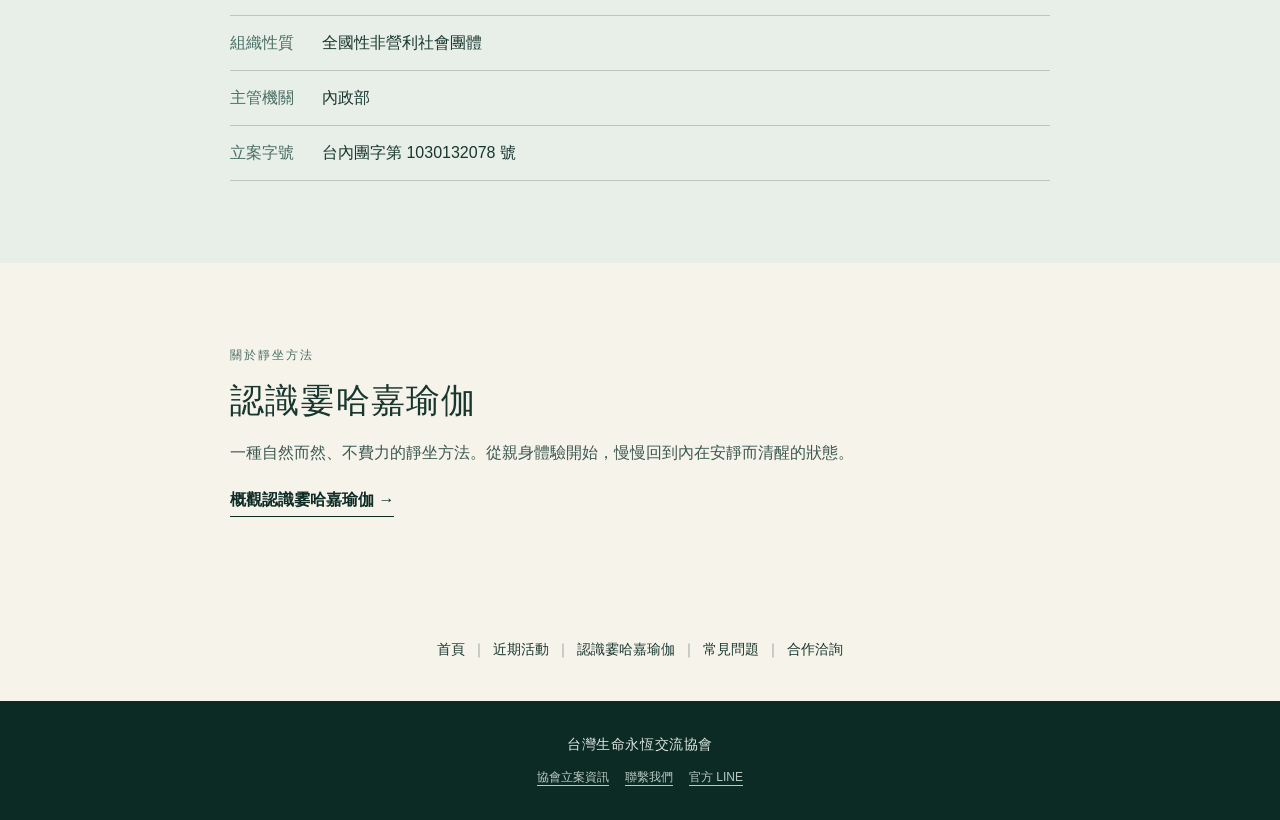
==== commit eb5faea6: "移除六頁重複的官方 LINE 入口" ====
--- a/about.html
+++ b/about.html
@@ -37,7 +37,7 @@
     <section class="section"><p class="body">我們舉辦各種免費的基礎課程與公益靜坐體驗，陪伴第一次接觸靜坐的人，從親身感受開始，一步一步學會可以帶回日常的靜坐方法。透過持續練習，慢慢熟悉靜坐的方法，也把靜坐中的安靜與穩定帶進日常生活。</p><p class="body">目前主要透過不同方式推廣，包括全台各地的體驗講座、常態實體教室、四堂小班基礎學習，以及為機關、學校、企業與社區安排的單次靜坐體驗；幾位朋友想一起學習，也可以揪團與我們聯繫。</p><div class="principles"><div class="principle"><span>01</span><p>公益免費，不需加入組織，不設付費課程，也不銷售商品</p></div><div class="principle"><span>02</span><p>為初學者設計，不需要拉筋或靜坐經驗</p></div><div class="principle"><span>03</span><p>以實際練習為主，從親身感受開始</p></div></div></section>
     <section class="section mist association" aria-labelledby="association-title"><p class="kicker">關於協會</p><h2 id="association-title">社團法人<br>台灣生命永恆交流協會</h2><p class="body">協會成立於 2014 年，是依法成立的全國性非營利社會團體，由一群長期練習冥想、並對印度瑜伽文化有共同興趣的人共同發起。</p><p class="body">我們關注人的身心健康、自我認識、社會祥和與國際交流，透過靜坐體驗、基礎課程、文化活動與公益分享，將相關內容帶進日常生活與公共場域。協會的活動籌備、課程帶領與各地常態教室，皆由具有長期練習經驗的志工共同投入。</p><p class="body">霎哈嘉瑜伽相關活動以免費分享為原則，不要求參加者加入協會，也不販售課程或相關產品。</p><dl class="association-data"><div><dt>組織性質</dt><dd>全國性非營利社會團體</dd></div><div><dt>主管機關</dt><dd>內政部</dd></div><div><dt>立案字號</dt><dd>台內團字第 1030132078 號</dd></div></dl></section>
     <section class="section method-link" aria-labelledby="method-link-title"><p class="kicker">關於靜坐方法</p><h2 id="method-link-title">認識霎哈嘉瑜伽</h2><p class="body">一種自然而然、不費力的靜坐方法。從親身體驗開始，慢慢回到內在安靜而清醒的狀態。</p><a class="text-link" href="meditation.html">概觀認識霎哈嘉瑜伽 →</a></section>
-    <nav class="page-links" aria-label="其他頁面"><div class="page-link-row"><a href="index.html">首頁</a><a href="activities.html">近期活動</a><a href="meditation.html">認識霎哈嘉瑜伽</a><a href="faq.html">常見問題</a><a href="cooperate.html">合作洽詢</a></div><a class="social-link" href="https://lin.ee/pckyV9F" target="_blank" rel="noopener">官方 LINE ↗</a></nav>
+    <nav class="page-links" aria-label="其他頁面"><div class="page-link-row"><a href="index.html">首頁</a><a href="activities.html">近期活動</a><a href="meditation.html">認識霎哈嘉瑜伽</a><a href="faq.html">常見問題</a><a href="cooperate.html">合作洽詢</a></div></nav>
   </main>
   <footer style="background:#0d2b25;color:#dce5df;padding:32px 22px;text-align:center;font-family:'Noto Sans TC','PingFang TC','Microsoft JhengHei',sans-serif"><p style="margin:0 0 10px;font-family:'Noto Serif TC','Songti TC','PMingLiU',serif;font-size:14px;letter-spacing:.04em">台灣生命永恆交流協會</p><nav aria-label="協會資訊與聯絡方式" style="display:flex;flex-wrap:wrap;justify-content:center;gap:6px 16px;font-size:12px;color:#b9cac2"><a href="about.html#association-title" style="color:inherit;text-underline-offset:4px">協會立案資訊</a><a href="https://docs.google.com/forms/d/e/1FAIpQLSfNof_KQOU9m71T4J-Yn13YoA4w-m708eal8SSy8WgQqDBzGQ/viewform?usp=publish-editor" target="_blank" rel="noopener" style="color:inherit;text-underline-offset:4px">聯繫我們</a><a href="https://lin.ee/pckyV9F" target="_blank" rel="noopener" style="color:inherit;text-underline-offset:4px">官方 LINE</a></nav></footer>
   <script>const b=document.querySelector('.menu-button'),n=document.querySelector('.mobile-nav');function closeMenu(){b.setAttribute('aria-expanded','false');b.setAttribute('aria-label','開啟主要導覽');n.classList.remove('open');document.body.style.overflow=''}b.addEventListener('click',()=>{const o=b.getAttribute('aria-expanded')!=='true';b.setAttribute('aria-expanded',String(o));b.setAttribute('aria-label',o?'關閉主要導覽':'開啟主要導覽');n.classList.toggle('open',o);document.body.style.overflow=o?'hidden':''});n.querySelectorAll('a').forEach(a=>a.addEventListener('click',closeMenu));document.addEventListener('keydown',e=>{if(e.key==='Escape')closeMenu()});</script>
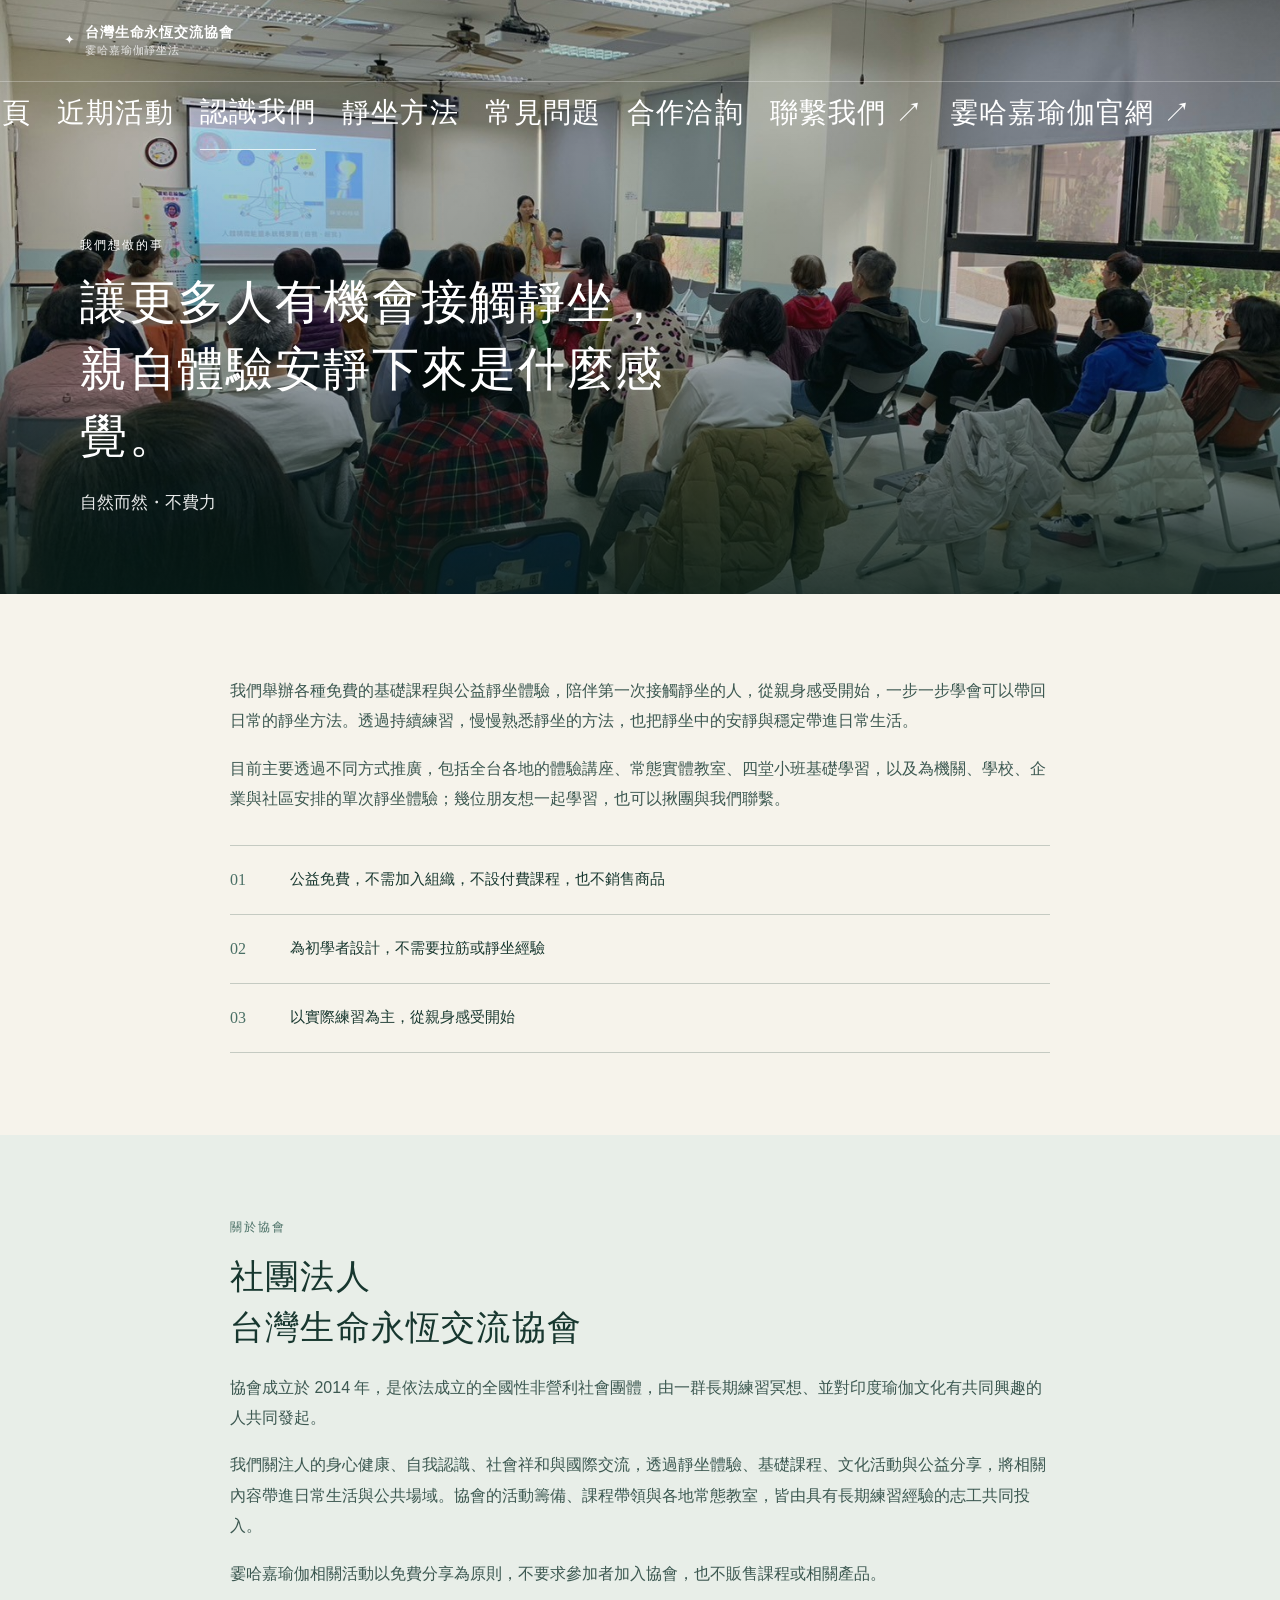
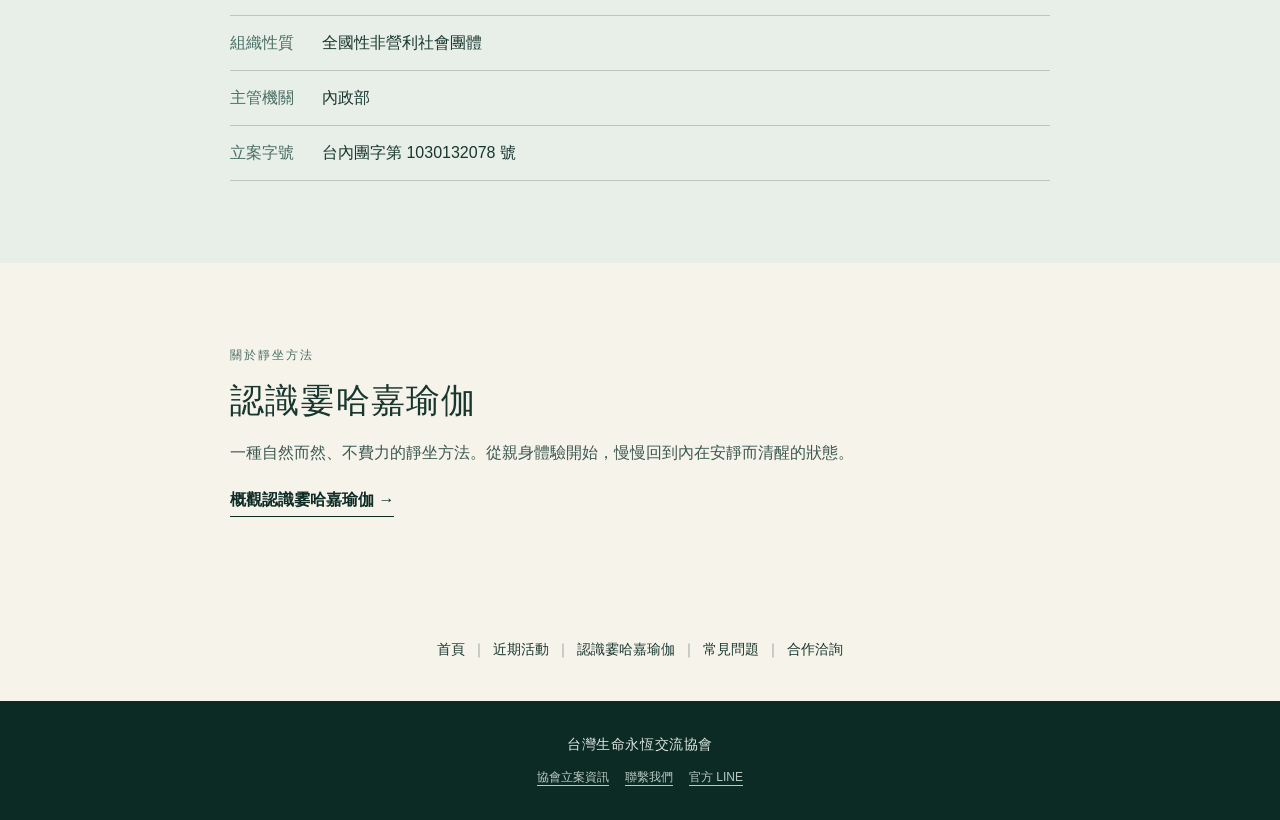
==== commit 477df2ba: "抽出六頁共用樣式與導覽程式" ====
--- a/about.html
+++ b/about.html
@@ -13,16 +13,15 @@
   <meta name="twitter:image" content="https://sahajayogatw.github.io/The-Silence-Within/assets/og.png?v=2">
   <link rel="canonical" href="https://sahajayogatw.github.io/The-Silence-Within/about.html">
   <title>認識我們｜霎哈嘉瑜伽靜坐法</title>
+  <link rel="stylesheet" href="assets/styles.css">
   <style>
-    :root{--ink:#17372f;--deep:#0d2b25;--lake:#496f65;--mist:#e8eee8;--paper:#f6f3eb;--line:rgba(23,55,47,.22);--serif:"Noto Serif TC","Songti TC","PMingLiU",serif;--sans:"Noto Sans TC","PingFang TC","Microsoft JhengHei",sans-serif}*{box-sizing:border-box}html{scroll-behavior:smooth}body{margin:0;background:var(--paper);color:var(--ink);font-family:var(--sans);line-height:1.75}a{color:inherit}button{font:inherit}.site-header{position:absolute;inset:0 0 auto;z-index:10;height:70px;padding:0 18px;display:flex;align-items:center;color:#fff;border-bottom:1px solid rgba(255,255,255,.28)}.brand{display:flex;align-items:center;gap:10px;text-decoration:none}.mark{font-size:13px}.brand-copy{display:flex;flex-direction:column;line-height:1.35}.brand-copy strong{font-family:var(--serif);font-size:13px;letter-spacing:.06em}.brand-copy span{font-size:11px;opacity:.8;letter-spacing:.08em}.menu-button{margin-left:auto;width:44px;height:44px;border:0;background:transparent;color:inherit;display:grid;place-items:center}.menu-icon,.menu-icon:before,.menu-icon:after{content:"";display:block;width:23px;height:1px;background:currentColor;position:relative}.menu-icon:before{position:absolute;top:-7px}.menu-icon:after{position:absolute;top:7px}.menu-button[aria-expanded=true] .menu-icon{background:transparent}.menu-button[aria-expanded=true] .menu-icon:before{top:0;transform:rotate(45deg)}.menu-button[aria-expanded=true] .menu-icon:after{top:0;transform:rotate(-45deg)}.mobile-nav{position:fixed;z-index:9;inset:0;background:var(--deep);color:#fff;padding:112px 24px 40px;display:flex;flex-direction:column;transform:translateY(-102%);transition:.3s}.mobile-nav.open{transform:none}.mobile-nav a{font-family:var(--serif);font-size:28px;text-decoration:none;padding:13px 0;border-bottom:1px solid rgba(255,255,255,.18)}.mobile-nav a[aria-current="page"]{border-bottom-color:rgba(255,255,255,.72)}.mobile-nav small{margin-top:auto;opacity:.65}
-    .page-intro{min-height:66svh;padding:120px 22px 50px;display:flex;flex-direction:column;justify-content:flex-end;color:#fff;background:linear-gradient(to bottom,rgba(7,29,25,.14) 22%,rgba(7,29,25,.24) 55%,rgba(7,29,25,.82) 100%),url("assets/about-class.jpg") center center/cover no-repeat}.kicker{font-size:12px;letter-spacing:.17em;color:var(--lake);margin:0 0 13px}.page-intro .kicker{color:#fff}.page-intro h1,.section h2{font-family:var(--serif);font-weight:500;letter-spacing:.035em}.page-intro h1{font-size:clamp(34px,9.5vw,44px);line-height:1.35;margin:0 0 18px}.page-intro p:last-child{font-size:15px;color:rgba(255,255,255,.9);margin:0}.section{padding:56px 22px}.section.mist{background:var(--mist)}.section h2{font-size:27px;line-height:1.5;margin:0 0 22px}.body{font-size:15px;color:#3c5851;margin:0 0 17px}.principles{margin-top:30px;border-top:1px solid var(--line)}.principle{display:grid;grid-template-columns:36px 1fr;gap:12px;padding:16px 0;border-bottom:1px solid var(--line)}.principle span{font-family:var(--serif);color:var(--lake)}.principle p{font-size:14px;margin:0}.quote{font-family:var(--serif);font-size:20px;line-height:1.65;margin:28px 0 0;padding:22px 0;border-block:1px solid var(--line)}details{border-top:1px solid var(--line)}details:last-child{border-bottom:1px solid var(--line)}summary{cursor:pointer;list-style:none;position:relative;padding:18px 30px 18px 0;font-family:var(--serif);font-size:17px;line-height:1.5}summary::-webkit-details-marker{display:none}summary:after{content:"＋";position:absolute;right:0;top:18px;font-family:var(--sans)}details[open] summary:after{content:"−"}details p{font-size:14px;color:#456059;margin:0 0 19px}.page-links{display:flex;justify-content:center;align-items:center;padding:30px 22px}.page-links a{text-decoration:none;font-family:var(--serif);font-size:14px}.page-links a:not(:last-child):after{content:"｜";margin:0 7px;color:#879993;font-family:var(--sans)}footer{background:var(--deep);color:#dce5df;padding:42px 22px}.footer-name{font-family:var(--serif);font-size:clamp(11px,3.15vw,13px);white-space:nowrap;margin:0}.footer-tagline{font-size:12px;color:#9fb3aa;margin:12px 0 0}
+    html{scroll-behavior:smooth}.site-header{border-bottom:1px solid rgba(255,255,255,.28)}.brand-copy span{opacity:.8}.mobile-nav{padding:112px 24px 40px;transition:.3s}.mobile-nav a{font-size:28px;padding:13px 0}
+    .page-intro{min-height:66svh;padding:120px 22px 50px;display:flex;flex-direction:column;justify-content:flex-end;color:#fff;background:linear-gradient(to bottom,rgba(7,29,25,.14) 22%,rgba(7,29,25,.24) 55%,rgba(7,29,25,.82) 100%),url("assets/about-class.jpg") center center/cover no-repeat}.kicker{font-size:12px;letter-spacing:.17em;color:var(--lake);margin:0 0 13px}.page-intro .kicker{color:#fff}.page-intro h1,.section h2{font-family:var(--serif);font-weight:500;letter-spacing:.035em}.page-intro h1{font-size:clamp(34px,9.5vw,44px);line-height:1.35;margin:0 0 18px}.page-intro p:last-child{font-size:15px;color:rgba(255,255,255,.9);margin:0}.section{padding:56px 22px}.section.mist{background:var(--mist)}.section h2{font-size:27px;line-height:1.5;margin:0 0 22px}.body{font-size:15px;color:#3c5851;margin:0 0 17px}.principles{margin-top:30px;border-top:1px solid var(--line)}.principle{display:grid;grid-template-columns:36px 1fr;gap:12px;padding:16px 0;border-bottom:1px solid var(--line)}.principle span{font-family:var(--serif);color:var(--lake)}.principle p{font-size:14px;margin:0}.quote{font-family:var(--serif);font-size:20px;line-height:1.65;margin:28px 0 0;padding:22px 0;border-block:1px solid var(--line)}details{border-top:1px solid var(--line)}details:last-child{border-bottom:1px solid var(--line)}summary{cursor:pointer;list-style:none;position:relative;padding:18px 30px 18px 0;font-family:var(--serif);font-size:17px;line-height:1.5}summary::-webkit-details-marker{display:none}summary:after{content:"＋";position:absolute;right:0;top:18px;font-family:var(--sans)}details[open] summary:after{content:"−"}details p{font-size:14px;color:#456059;margin:0 0 19px}.page-links{display:flex;justify-content:center;align-items:center;padding:30px 22px}.page-links a{text-decoration:none;font-family:var(--serif);font-size:14px}.page-links a:not(:last-child):after{content:"｜";margin:0 7px;color:#879993;font-family:var(--sans)}
     @media(max-width:599px){.page-intro{--intro-photo-height:clamp(300px,42svh,390px);position:relative;min-height:0;padding:calc(var(--intro-photo-height) + 38px) 22px 46px;display:block;color:var(--ink);background:var(--paper);overflow:hidden}.page-intro:before{content:"";position:absolute;z-index:0;inset:0 0 auto;height:var(--intro-photo-height);background:linear-gradient(rgba(7,29,25,.28),rgba(7,29,25,.04) 55%),url("assets/about-class.jpg") center 44%/cover no-repeat}.page-intro>*{position:relative;z-index:1}.page-intro .kicker{color:var(--lake)}.page-intro h1{font-size:clamp(30px,8vw,34px);line-height:1.45;margin-bottom:16px}.page-intro p:last-child{color:#3c5851;line-height:1.75}}
-    @media(min-width:600px){.site-header{padding-inline:32px}.page-intro,.section,.page-links,footer{padding-left:max(32px,calc((100vw - 680px)/2));padding-right:max(32px,calc((100vw - 680px)/2))}}
-    .association h2{margin-bottom:20px}.association-data{margin:26px 0 0;border-top:1px solid var(--line)}.association-data div{display:grid;grid-template-columns:78px 1fr;gap:14px;padding:13px 0;border-bottom:1px solid var(--line)}.association-data dt{color:var(--lake)}.association-data dd{margin:0}.method-link{padding-top:0}.method-link .kicker{margin-bottom:9px}.method-link h2{font-size:23px;margin-bottom:12px}.method-link .body{margin-bottom:18px}.text-link{display:inline-block;color:var(--deep);font-weight:600;text-decoration:none;border-bottom:1px solid currentColor;padding-bottom:2px}.page-links{flex-direction:column;gap:12px}.page-link-row{display:flex;justify-content:center;align-items:center;flex-wrap:wrap}.page-links>.social-link{color:var(--lake);font-family:var(--sans);font-size:13px}
+    @media(min-width:600px){.page-intro,.section,.page-links{padding-left:max(32px,calc((100vw - 680px)/2));padding-right:max(32px,calc((100vw - 680px)/2))}}
+    .association h2{margin-bottom:20px}.association-data{margin:26px 0 0;border-top:1px solid var(--line)}.association-data div{display:grid;grid-template-columns:78px 1fr;gap:14px;padding:13px 0;border-bottom:1px solid var(--line)}.association-data dt{color:var(--lake)}.association-data dd{margin:0}.method-link{padding-top:0}.method-link .kicker{margin-bottom:9px}.method-link h2{font-size:23px;margin-bottom:12px}.method-link .body{margin-bottom:18px}.text-link{display:inline-block;color:var(--deep);font-weight:600;text-decoration:none;border-bottom:1px solid currentColor;padding-bottom:2px}.page-links{flex-direction:column;gap:12px}.page-link-row{display:flex;justify-content:center;align-items:center;flex-wrap:wrap}
     @media(min-width:900px){
-      .site-header{height:82px;padding:0 clamp(44px,5vw,92px)}.brand-copy strong{font-size:14px}.menu-button{display:none}
-      .mobile-nav{position:absolute;z-index:11;inset:0 clamp(44px,5vw,92px) auto auto;height:82px;width:auto;padding:0;display:flex;flex-direction:row;align-items:center;gap:26px;background:transparent;transform:none;transition:none}
-      .mobile-nav a{font-family:var(--sans);font-size:13px;letter-spacing:.04em;padding:8px 0;border:0;white-space:nowrap}.mobile-nav a[aria-current="page"]{border-bottom:1px solid rgba(255,255,255,.75)}.mobile-nav small{display:none}
+      .mobile-nav{gap:26px}.mobile-nav a{letter-spacing:.04em}
       .page-intro{min-height:clamp(520px,66vh,710px);padding:150px max(72px,calc((100vw - 1120px)/2)) 76px;background-position:center 48%}.page-intro h1{font-size:clamp(44px,3.7vw,58px);line-height:1.42;max-width:14em}.page-intro p:last-child{font-size:17px}
       .section{padding:82px max(72px,calc((100vw - 820px)/2))}.section h2{font-size:34px}.body{font-size:16px;line-height:1.9}.principle{grid-template-columns:48px 1fr;padding:20px 0}.principle p{font-size:15px}.quote{font-size:23px}
       .page-links{padding-top:38px;padding-bottom:38px}
@@ -39,7 +38,7 @@
     <section class="section method-link" aria-labelledby="method-link-title"><p class="kicker">關於靜坐方法</p><h2 id="method-link-title">認識霎哈嘉瑜伽</h2><p class="body">一種自然而然、不費力的靜坐方法。從親身體驗開始，慢慢回到內在安靜而清醒的狀態。</p><a class="text-link" href="meditation.html">概觀認識霎哈嘉瑜伽 →</a></section>
     <nav class="page-links" aria-label="其他頁面"><div class="page-link-row"><a href="index.html">首頁</a><a href="activities.html">近期活動</a><a href="meditation.html">認識霎哈嘉瑜伽</a><a href="faq.html">常見問題</a><a href="cooperate.html">合作洽詢</a></div></nav>
   </main>
-  <footer style="background:#0d2b25;color:#dce5df;padding:32px 22px;text-align:center;font-family:'Noto Sans TC','PingFang TC','Microsoft JhengHei',sans-serif"><p style="margin:0 0 10px;font-family:'Noto Serif TC','Songti TC','PMingLiU',serif;font-size:14px;letter-spacing:.04em">台灣生命永恆交流協會</p><nav aria-label="協會資訊與聯絡方式" style="display:flex;flex-wrap:wrap;justify-content:center;gap:6px 16px;font-size:12px;color:#b9cac2"><a href="about.html#association-title" style="color:inherit;text-underline-offset:4px">協會立案資訊</a><a href="https://docs.google.com/forms/d/e/1FAIpQLSfNof_KQOU9m71T4J-Yn13YoA4w-m708eal8SSy8WgQqDBzGQ/viewform?usp=publish-editor" target="_blank" rel="noopener" style="color:inherit;text-underline-offset:4px">聯繫我們</a><a href="https://lin.ee/pckyV9F" target="_blank" rel="noopener" style="color:inherit;text-underline-offset:4px">官方 LINE</a></nav></footer>
-  <script>const b=document.querySelector('.menu-button'),n=document.querySelector('.mobile-nav');function closeMenu(){b.setAttribute('aria-expanded','false');b.setAttribute('aria-label','開啟主要導覽');n.classList.remove('open');document.body.style.overflow=''}b.addEventListener('click',()=>{const o=b.getAttribute('aria-expanded')!=='true';b.setAttribute('aria-expanded',String(o));b.setAttribute('aria-label',o?'關閉主要導覽':'開啟主要導覽');n.classList.toggle('open',o);document.body.style.overflow=o?'hidden':''});n.querySelectorAll('a').forEach(a=>a.addEventListener('click',closeMenu));document.addEventListener('keydown',e=>{if(e.key==='Escape')closeMenu()});</script>
+  <footer><p class="footer-name">台灣生命永恆交流協會</p><nav class="footer-meta" aria-label="協會資訊與聯絡方式"><a class="footer-link" href="about.html#association-title">協會立案資訊</a><a class="footer-link" href="https://docs.google.com/forms/d/e/1FAIpQLSfNof_KQOU9m71T4J-Yn13YoA4w-m708eal8SSy8WgQqDBzGQ/viewform?usp=publish-editor" target="_blank" rel="noopener">聯繫我們</a><a class="footer-link" href="https://lin.ee/pckyV9F" target="_blank" rel="noopener">官方 LINE</a></nav></footer>
+  <script src="assets/nav.js"></script>
 </body>
 </html>
--- a/assets/styles.css
+++ b/assets/styles.css
@@ -0,0 +1,37 @@
+:root{--ink:#17372f;--deep:#0d2b25;--lake:#496f65;--mist:#e8eee8;--paper:#f6f3eb;--line:rgba(23,55,47,.22);--serif:"Noto Serif TC","Songti TC","PMingLiU",serif;--sans:"Noto Sans TC","PingFang TC","Microsoft JhengHei",sans-serif}
+*{box-sizing:border-box}
+body{margin:0;background:var(--paper);color:var(--ink);font-family:var(--sans);line-height:1.75}
+a{color:inherit}
+button{font:inherit}
+.site-header{position:absolute;inset:0 0 auto;z-index:10;height:70px;padding:0 18px;display:flex;align-items:center;color:#fff}
+.brand{display:flex;align-items:center;gap:10px;text-decoration:none}
+.mark{font-size:13px}
+.brand-copy{display:flex;flex-direction:column;line-height:1.35}
+.brand-copy strong{font-family:var(--serif);font-size:13px;letter-spacing:.06em}
+.brand-copy span{font-size:11px;letter-spacing:.08em}
+.menu-button{margin-left:auto;width:44px;height:44px;border:0;background:transparent;color:inherit;display:grid;place-items:center}
+.menu-icon,.menu-icon:before,.menu-icon:after{content:"";display:block;width:23px;height:1px;background:currentColor;position:relative}
+.menu-icon:before{position:absolute;top:-7px}
+.menu-icon:after{position:absolute;top:7px}
+.menu-button[aria-expanded=true] .menu-icon{background:transparent}
+.menu-button[aria-expanded=true] .menu-icon:before{top:0;transform:rotate(45deg)}
+.menu-button[aria-expanded=true] .menu-icon:after{top:0;transform:rotate(-45deg)}
+.mobile-nav{position:fixed;z-index:9;inset:0;background:var(--deep);color:#fff;display:flex;flex-direction:column;transform:translateY(-102%)}
+.mobile-nav.open{transform:none}
+.mobile-nav a{font-family:var(--serif);text-decoration:none;border-bottom:1px solid rgba(255,255,255,.18)}
+.mobile-nav a[aria-current="page"]{border-bottom-color:rgba(255,255,255,.72)}
+.mobile-nav small{margin-top:auto;opacity:.65}
+footer{background:var(--deep);color:#dce5df;padding:32px 22px;text-align:center}
+.footer-name{font-family:var(--serif);font-size:14px;letter-spacing:.04em;margin:0 0 10px}
+.footer-meta{display:flex;flex-wrap:wrap;justify-content:center;gap:6px 16px;font-size:12px;color:#b9cac2}
+.footer-link{color:inherit;text-underline-offset:4px}
+@media(min-width:600px){.site-header{padding-inline:32px}}
+@media(min-width:900px){
+  .site-header{height:82px;padding:0 clamp(44px,5vw,92px)}
+  .brand-copy strong{font-size:14px}
+  .menu-button{display:none}
+  .mobile-nav{position:absolute;z-index:11;inset:0 clamp(44px,5vw,92px) auto auto;height:82px;width:auto;padding:0;display:flex;flex-direction:row;align-items:center;background:transparent;transform:none;transition:none}
+  .mobile-nav a{font-family:var(--sans);font-size:13px;padding:8px 0;border:0;white-space:nowrap}
+  .mobile-nav a[aria-current="page"]{border-bottom:1px solid rgba(255,255,255,.75)}
+  .mobile-nav small{display:none}
+}
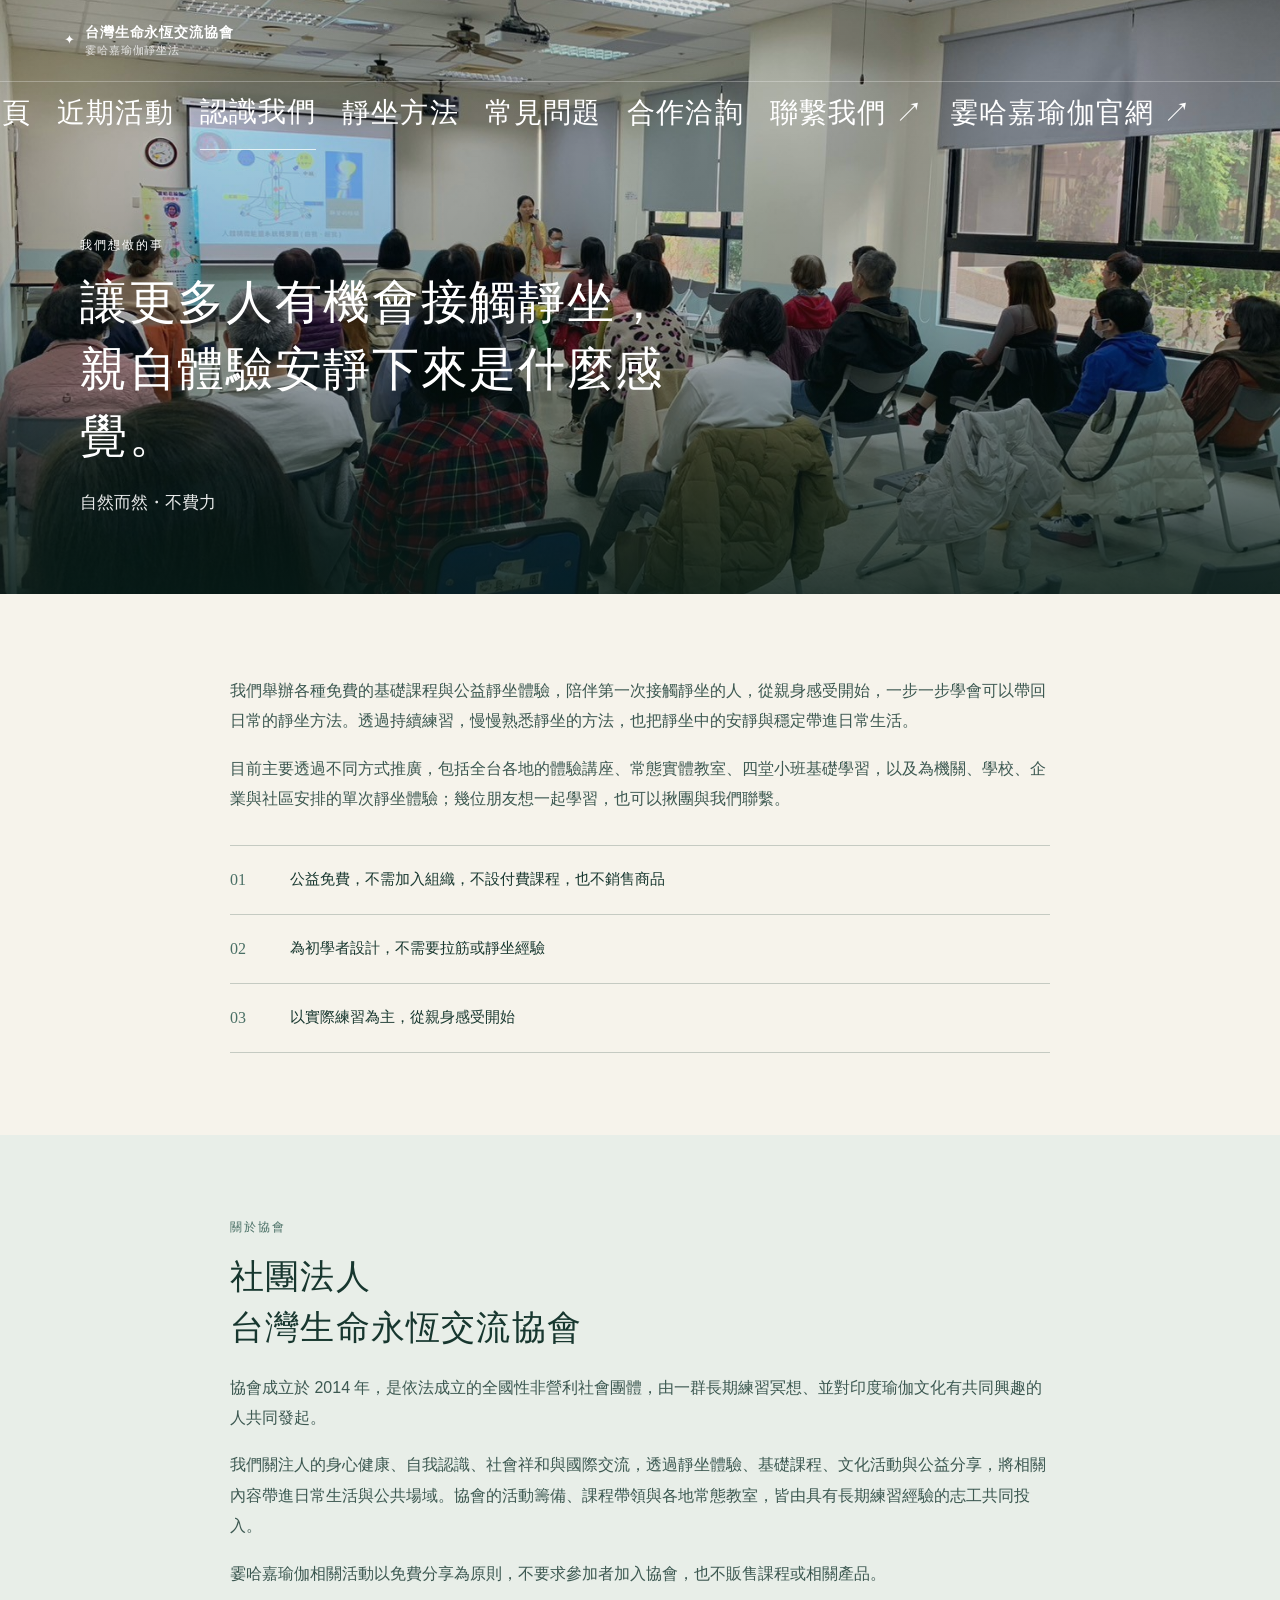
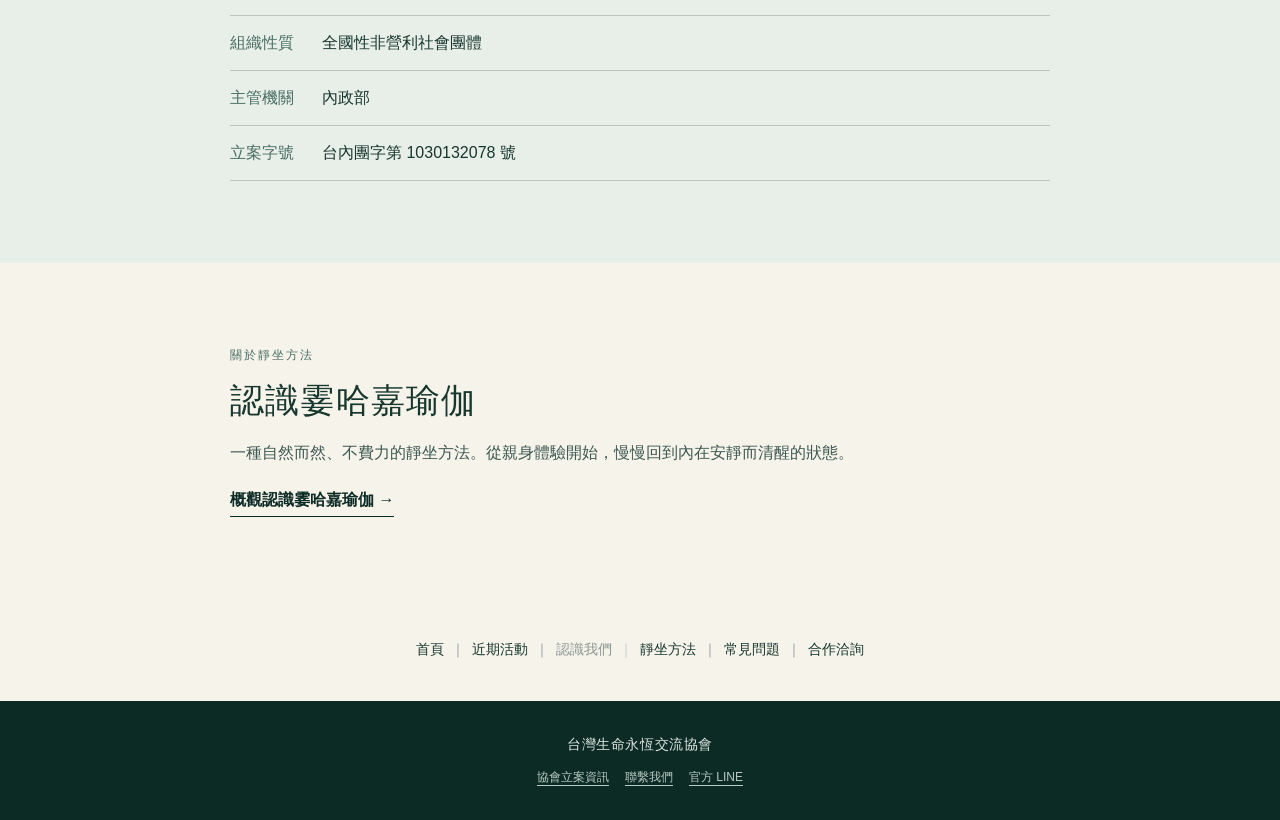
==== commit c3995f77: "統一內頁下方導覽" ====
--- a/about.html
+++ b/about.html
@@ -36,7 +36,7 @@
     <section class="section"><p class="body">我們舉辦各種免費的基礎課程與公益靜坐體驗，陪伴第一次接觸靜坐的人，從親身感受開始，一步一步學會可以帶回日常的靜坐方法。透過持續練習，慢慢熟悉靜坐的方法，也把靜坐中的安靜與穩定帶進日常生活。</p><p class="body">目前主要透過不同方式推廣，包括全台各地的體驗講座、常態實體教室、四堂小班基礎學習，以及為機關、學校、企業與社區安排的單次靜坐體驗；幾位朋友想一起學習，也可以揪團與我們聯繫。</p><div class="principles"><div class="principle"><span>01</span><p>公益免費，不需加入組織，不設付費課程，也不銷售商品</p></div><div class="principle"><span>02</span><p>為初學者設計，不需要拉筋或靜坐經驗</p></div><div class="principle"><span>03</span><p>以實際練習為主，從親身感受開始</p></div></div></section>
     <section class="section mist association" aria-labelledby="association-title"><p class="kicker">關於協會</p><h2 id="association-title">社團法人<br>台灣生命永恆交流協會</h2><p class="body">協會成立於 2014 年，是依法成立的全國性非營利社會團體，由一群長期練習冥想、並對印度瑜伽文化有共同興趣的人共同發起。</p><p class="body">我們關注人的身心健康、自我認識、社會祥和與國際交流，透過靜坐體驗、基礎課程、文化活動與公益分享，將相關內容帶進日常生活與公共場域。協會的活動籌備、課程帶領與各地常態教室，皆由具有長期練習經驗的志工共同投入。</p><p class="body">霎哈嘉瑜伽相關活動以免費分享為原則，不要求參加者加入協會，也不販售課程或相關產品。</p><dl class="association-data"><div><dt>組織性質</dt><dd>全國性非營利社會團體</dd></div><div><dt>主管機關</dt><dd>內政部</dd></div><div><dt>立案字號</dt><dd>台內團字第 1030132078 號</dd></div></dl></section>
     <section class="section method-link" aria-labelledby="method-link-title"><p class="kicker">關於靜坐方法</p><h2 id="method-link-title">認識霎哈嘉瑜伽</h2><p class="body">一種自然而然、不費力的靜坐方法。從親身體驗開始，慢慢回到內在安靜而清醒的狀態。</p><a class="text-link" href="meditation.html">概觀認識霎哈嘉瑜伽 →</a></section>
-    <nav class="page-links" aria-label="其他頁面"><div class="page-link-row"><a href="index.html">首頁</a><a href="activities.html">近期活動</a><a href="meditation.html">認識霎哈嘉瑜伽</a><a href="faq.html">常見問題</a><a href="cooperate.html">合作洽詢</a></div></nav>
+    <nav class="page-links" aria-label="其他頁面"><div class="page-link-row"><a href="index.html">首頁</a><a href="activities.html">近期活動</a><a href="about.html" aria-current="page">認識我們</a><a href="meditation.html">靜坐方法</a><a href="faq.html">常見問題</a><a href="cooperate.html">合作洽詢</a></div></nav>
   </main>
   <footer><p class="footer-name">台灣生命永恆交流協會</p><nav class="footer-meta" aria-label="協會資訊與聯絡方式"><a class="footer-link" href="about.html#association-title">協會立案資訊</a><a class="footer-link" href="https://docs.google.com/forms/d/e/1FAIpQLSfNof_KQOU9m71T4J-Yn13YoA4w-m708eal8SSy8WgQqDBzGQ/viewform?usp=publish-editor" target="_blank" rel="noopener">聯繫我們</a><a class="footer-link" href="https://lin.ee/pckyV9F" target="_blank" rel="noopener">官方 LINE</a></nav></footer>
   <script src="assets/nav.js"></script>
--- a/assets/styles.css
+++ b/assets/styles.css
@@ -25,6 +25,10 @@
 .footer-name{font-family:var(--serif);font-size:14px;letter-spacing:.04em;margin:0 0 10px}
 .footer-meta{display:flex;flex-wrap:wrap;justify-content:center;gap:6px 16px;font-size:12px;color:#b9cac2}
 .footer-link{color:inherit;text-underline-offset:4px}
+.page-links .page-link-row{display:grid;grid-template-columns:repeat(3,auto);justify-content:center;align-items:center;column-gap:0;row-gap:10px}
+.page-links .page-link-row a{white-space:nowrap;text-align:center}
+.page-links .page-link-row a[aria-current="page"]{opacity:.48;pointer-events:none}
+.page-links .page-link-row a:nth-child(3):after,.page-links .page-link-row a:last-child:after{display:none}
 @media(min-width:600px){.site-header{padding-inline:32px}}
 @media(min-width:900px){
   .site-header{height:82px;padding:0 clamp(44px,5vw,92px)}
@@ -34,4 +38,6 @@
   .mobile-nav a{font-family:var(--sans);font-size:13px;padding:8px 0;border:0;white-space:nowrap}
   .mobile-nav a[aria-current="page"]{border-bottom:1px solid rgba(255,255,255,.75)}
   .mobile-nav small{display:none}
+  .page-links .page-link-row{display:flex;gap:0}
+  .page-links .page-link-row a:nth-child(3):after{display:inline}
 }
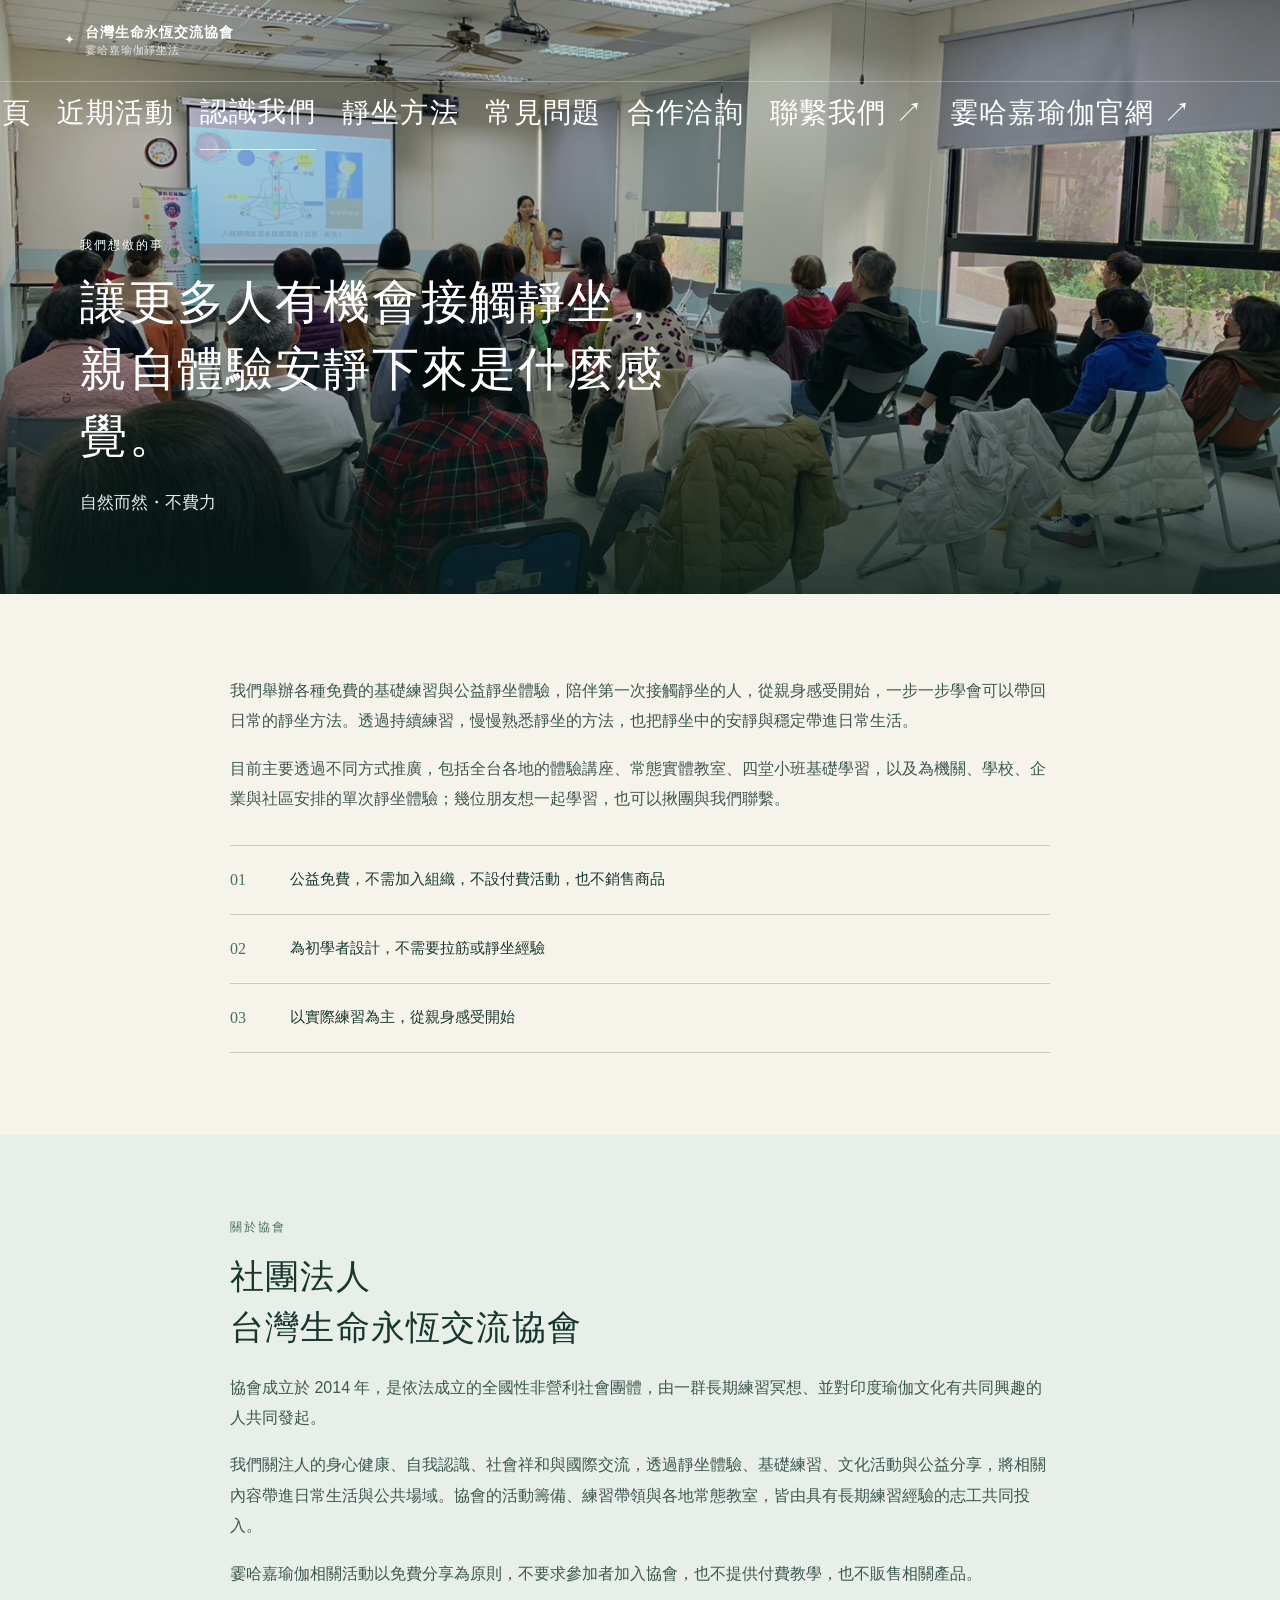
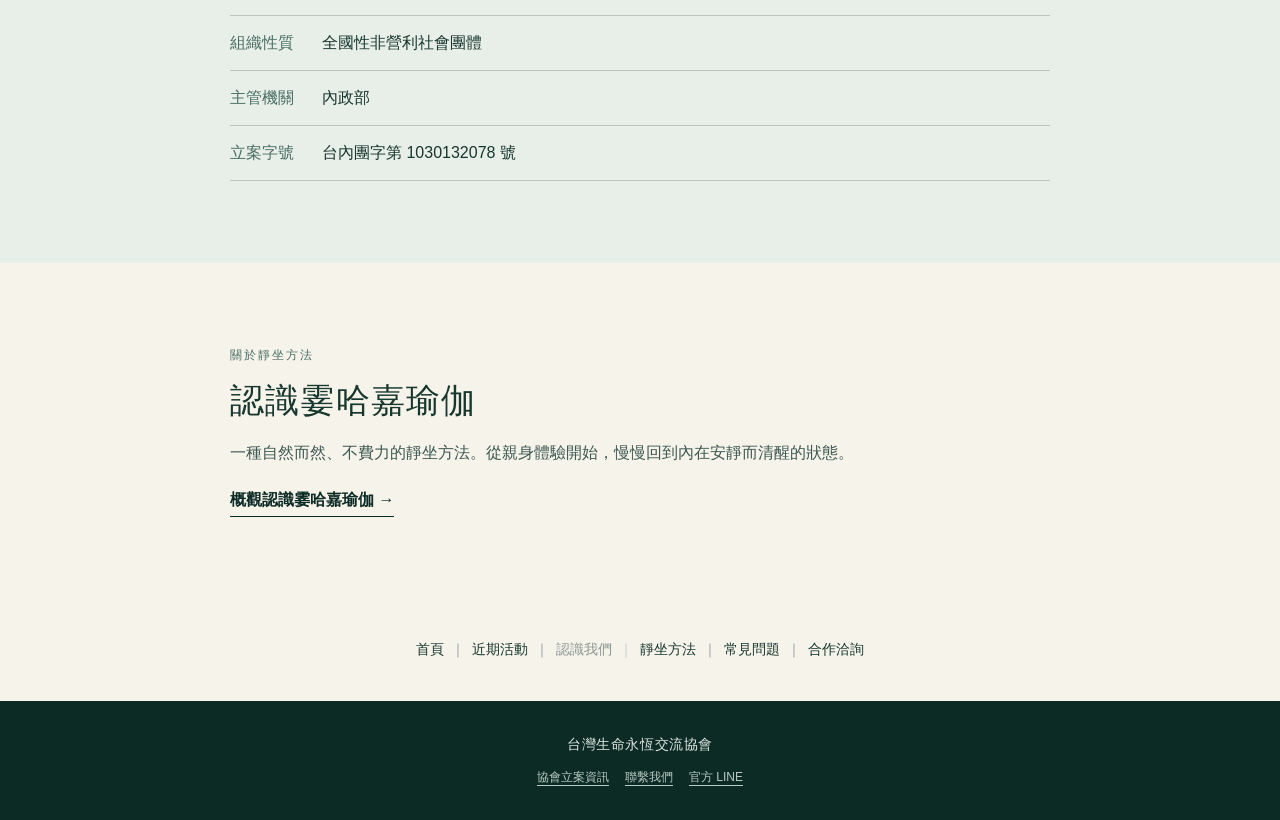
==== commit cab16f5c: "Add files via upload" ====
--- a/about.html
+++ b/about.html
@@ -1,44 +1,44 @@
-<!doctype html>
-<html lang="zh-Hant">
-<head>
-  <meta charset="utf-8">
-  <meta name="viewport" content="width=device-width,initial-scale=1,viewport-fit=cover">
-  <meta name="robots" content="noindex, noarchive">
-  <meta property="og:type" content="website">
-  <meta property="og:title" content="認識我們｜霎哈嘉瑜伽靜坐法">
-  <meta property="og:description" content="從實際練習中感受安靜，認識我們推廣的靜坐方法。">
-  <meta property="og:url" content="https://sahajayogatw.github.io/The-Silence-Within/about.html">
-  <meta property="og:image" content="https://sahajayogatw.github.io/The-Silence-Within/assets/og.png?v=2">
-  <meta name="twitter:card" content="summary_large_image">
-  <meta name="twitter:image" content="https://sahajayogatw.github.io/The-Silence-Within/assets/og.png?v=2">
-  <link rel="canonical" href="https://sahajayogatw.github.io/The-Silence-Within/about.html">
-  <title>認識我們｜霎哈嘉瑜伽靜坐法</title>
-  <link rel="stylesheet" href="assets/styles.css">
-  <style>
-    html{scroll-behavior:smooth}.site-header{border-bottom:1px solid rgba(255,255,255,.28)}.brand-copy span{opacity:.8}.mobile-nav{padding:112px 24px 40px;transition:.3s}.mobile-nav a{font-size:28px;padding:13px 0}
-    .page-intro{min-height:66svh;padding:120px 22px 50px;display:flex;flex-direction:column;justify-content:flex-end;color:#fff;background:linear-gradient(to bottom,rgba(7,29,25,.14) 22%,rgba(7,29,25,.24) 55%,rgba(7,29,25,.82) 100%),url("assets/about-class.jpg") center center/cover no-repeat}.kicker{font-size:12px;letter-spacing:.17em;color:var(--lake);margin:0 0 13px}.page-intro .kicker{color:#fff}.page-intro h1,.section h2{font-family:var(--serif);font-weight:500;letter-spacing:.035em}.page-intro h1{font-size:clamp(34px,9.5vw,44px);line-height:1.35;margin:0 0 18px}.page-intro p:last-child{font-size:15px;color:rgba(255,255,255,.9);margin:0}.section{padding:56px 22px}.section.mist{background:var(--mist)}.section h2{font-size:27px;line-height:1.5;margin:0 0 22px}.body{font-size:15px;color:#3c5851;margin:0 0 17px}.principles{margin-top:30px;border-top:1px solid var(--line)}.principle{display:grid;grid-template-columns:36px 1fr;gap:12px;padding:16px 0;border-bottom:1px solid var(--line)}.principle span{font-family:var(--serif);color:var(--lake)}.principle p{font-size:14px;margin:0}.quote{font-family:var(--serif);font-size:20px;line-height:1.65;margin:28px 0 0;padding:22px 0;border-block:1px solid var(--line)}details{border-top:1px solid var(--line)}details:last-child{border-bottom:1px solid var(--line)}summary{cursor:pointer;list-style:none;position:relative;padding:18px 30px 18px 0;font-family:var(--serif);font-size:17px;line-height:1.5}summary::-webkit-details-marker{display:none}summary:after{content:"＋";position:absolute;right:0;top:18px;font-family:var(--sans)}details[open] summary:after{content:"−"}details p{font-size:14px;color:#456059;margin:0 0 19px}.page-links{display:flex;justify-content:center;align-items:center;padding:30px 22px}.page-links a{text-decoration:none;font-family:var(--serif);font-size:14px}.page-links a:not(:last-child):after{content:"｜";margin:0 7px;color:#879993;font-family:var(--sans)}
-    @media(max-width:599px){.page-intro{--intro-photo-height:clamp(300px,42svh,390px);position:relative;min-height:0;padding:calc(var(--intro-photo-height) + 38px) 22px 46px;display:block;color:var(--ink);background:var(--paper);overflow:hidden}.page-intro:before{content:"";position:absolute;z-index:0;inset:0 0 auto;height:var(--intro-photo-height);background:linear-gradient(rgba(7,29,25,.28),rgba(7,29,25,.04) 55%),url("assets/about-class.jpg") center 44%/cover no-repeat}.page-intro>*{position:relative;z-index:1}.page-intro .kicker{color:var(--lake)}.page-intro h1{font-size:clamp(30px,8vw,34px);line-height:1.45;margin-bottom:16px}.page-intro p:last-child{color:#3c5851;line-height:1.75}}
-    @media(min-width:600px){.page-intro,.section,.page-links{padding-left:max(32px,calc((100vw - 680px)/2));padding-right:max(32px,calc((100vw - 680px)/2))}}
-    .association h2{margin-bottom:20px}.association-data{margin:26px 0 0;border-top:1px solid var(--line)}.association-data div{display:grid;grid-template-columns:78px 1fr;gap:14px;padding:13px 0;border-bottom:1px solid var(--line)}.association-data dt{color:var(--lake)}.association-data dd{margin:0}.method-link{padding-top:0}.method-link .kicker{margin-bottom:9px}.method-link h2{font-size:23px;margin-bottom:12px}.method-link .body{margin-bottom:18px}.text-link{display:inline-block;color:var(--deep);font-weight:600;text-decoration:none;border-bottom:1px solid currentColor;padding-bottom:2px}.page-links{flex-direction:column;gap:12px}.page-link-row{display:flex;justify-content:center;align-items:center;flex-wrap:wrap}
-    @media(min-width:900px){
-      .mobile-nav{gap:26px}.mobile-nav a{letter-spacing:.04em}
-      .page-intro{min-height:clamp(520px,66vh,710px);padding:150px max(72px,calc((100vw - 1120px)/2)) 76px;background-position:center 48%}.page-intro h1{font-size:clamp(44px,3.7vw,58px);line-height:1.42;max-width:14em}.page-intro p:last-child{font-size:17px}
-      .section{padding:82px max(72px,calc((100vw - 820px)/2))}.section h2{font-size:34px}.body{font-size:16px;line-height:1.9}.principle{grid-template-columns:48px 1fr;padding:20px 0}.principle p{font-size:15px}.quote{font-size:23px}
-      .page-links{padding-top:38px;padding-bottom:38px}
-    }
-  </style>
-</head>
-<body>
-  <header class="site-header"><a class="brand" href="index.html"><span class="mark" aria-hidden="true">✦</span><span class="brand-copy"><strong>台灣生命永恆交流協會</strong><span>霎哈嘉瑜伽靜坐法</span></span></a><button class="menu-button" type="button" aria-label="開啟主要導覽" aria-expanded="false"><span class="menu-icon"></span></button></header>
-  <nav class="mobile-nav" aria-label="主要導覽"><a href="index.html">首頁</a><a href="activities.html">近期活動</a><a href="about.html" aria-current="page">認識我們</a><a href="meditation.html">靜坐方法</a><a href="faq.html">常見問題</a><a href="cooperate.html">合作洽詢</a><a href="https://docs.google.com/forms/d/e/1FAIpQLSfNof_KQOU9m71T4J-Yn13YoA4w-m708eal8SSy8WgQqDBzGQ/viewform?usp=publish-editor" target="_blank" rel="noopener">聯繫我們 ↗</a><a href="https://sahajayoga-tw.com/" target="_blank" rel="noopener">霎哈嘉瑜伽官網 ↗</a><small>簡單、自然，從親身體驗開始。</small></nav>
-  <main>
-    <header class="page-intro"><p class="kicker">我們想做的事</p><h1>讓更多人有機會接觸靜坐，<br>親自體驗安靜下來是什麼感覺。</h1><p>自然而然・不費力</p></header>
-    <section class="section"><p class="body">我們舉辦各種免費的基礎課程與公益靜坐體驗，陪伴第一次接觸靜坐的人，從親身感受開始，一步一步學會可以帶回日常的靜坐方法。透過持續練習，慢慢熟悉靜坐的方法，也把靜坐中的安靜與穩定帶進日常生活。</p><p class="body">目前主要透過不同方式推廣，包括全台各地的體驗講座、常態實體教室、四堂小班基礎學習，以及為機關、學校、企業與社區安排的單次靜坐體驗；幾位朋友想一起學習，也可以揪團與我們聯繫。</p><div class="principles"><div class="principle"><span>01</span><p>公益免費，不需加入組織，不設付費課程，也不銷售商品</p></div><div class="principle"><span>02</span><p>為初學者設計，不需要拉筋或靜坐經驗</p></div><div class="principle"><span>03</span><p>以實際練習為主，從親身感受開始</p></div></div></section>
-    <section class="section mist association" aria-labelledby="association-title"><p class="kicker">關於協會</p><h2 id="association-title">社團法人<br>台灣生命永恆交流協會</h2><p class="body">協會成立於 2014 年，是依法成立的全國性非營利社會團體，由一群長期練習冥想、並對印度瑜伽文化有共同興趣的人共同發起。</p><p class="body">我們關注人的身心健康、自我認識、社會祥和與國際交流，透過靜坐體驗、基礎課程、文化活動與公益分享，將相關內容帶進日常生活與公共場域。協會的活動籌備、課程帶領與各地常態教室，皆由具有長期練習經驗的志工共同投入。</p><p class="body">霎哈嘉瑜伽相關活動以免費分享為原則，不要求參加者加入協會，也不販售課程或相關產品。</p><dl class="association-data"><div><dt>組織性質</dt><dd>全國性非營利社會團體</dd></div><div><dt>主管機關</dt><dd>內政部</dd></div><div><dt>立案字號</dt><dd>台內團字第 1030132078 號</dd></div></dl></section>
-    <section class="section method-link" aria-labelledby="method-link-title"><p class="kicker">關於靜坐方法</p><h2 id="method-link-title">認識霎哈嘉瑜伽</h2><p class="body">一種自然而然、不費力的靜坐方法。從親身體驗開始，慢慢回到內在安靜而清醒的狀態。</p><a class="text-link" href="meditation.html">概觀認識霎哈嘉瑜伽 →</a></section>
-    <nav class="page-links" aria-label="其他頁面"><div class="page-link-row"><a href="index.html">首頁</a><a href="activities.html">近期活動</a><a href="about.html" aria-current="page">認識我們</a><a href="meditation.html">靜坐方法</a><a href="faq.html">常見問題</a><a href="cooperate.html">合作洽詢</a></div></nav>
-  </main>
-  <footer><p class="footer-name">台灣生命永恆交流協會</p><nav class="footer-meta" aria-label="協會資訊與聯絡方式"><a class="footer-link" href="about.html#association-title">協會立案資訊</a><a class="footer-link" href="https://docs.google.com/forms/d/e/1FAIpQLSfNof_KQOU9m71T4J-Yn13YoA4w-m708eal8SSy8WgQqDBzGQ/viewform?usp=publish-editor" target="_blank" rel="noopener">聯繫我們</a><a class="footer-link" href="https://lin.ee/pckyV9F" target="_blank" rel="noopener">官方 LINE</a></nav></footer>
-  <script src="assets/nav.js"></script>
-</body>
-</html>
+<!doctype html>
+<html lang="zh-Hant">
+<head>
+  <meta charset="utf-8">
+  <meta name="viewport" content="width=device-width,initial-scale=1,viewport-fit=cover">
+  <meta name="robots" content="noindex, noarchive">
+  <meta property="og:type" content="website">
+  <meta property="og:title" content="認識我們｜霎哈嘉瑜伽靜坐法">
+  <meta property="og:description" content="從實際練習中感受安靜，認識我們推廣的靜坐方法。">
+  <meta property="og:url" content="https://sahajayogatw.github.io/The-Silence-Within/about.html">
+  <meta property="og:image" content="https://sahajayogatw.github.io/The-Silence-Within/assets/og.png?v=2">
+  <meta name="twitter:card" content="summary_large_image">
+  <meta name="twitter:image" content="https://sahajayogatw.github.io/The-Silence-Within/assets/og.png?v=2">
+  <link rel="canonical" href="https://sahajayogatw.github.io/The-Silence-Within/about.html">
+  <title>認識我們｜霎哈嘉瑜伽靜坐法</title>
+  <link rel="stylesheet" href="assets/styles.css">
+  <style>
+    html{scroll-behavior:smooth}.site-header{border-bottom:1px solid rgba(255,255,255,.28)}.brand-copy span{opacity:.8}.mobile-nav{padding:112px 24px 40px;transition:.3s}.mobile-nav a{font-size:28px;padding:13px 0}
+    .page-intro{min-height:66svh;padding:120px 22px 50px;display:flex;flex-direction:column;justify-content:flex-end;color:#fff;background:linear-gradient(to bottom,rgba(7,29,25,.14) 22%,rgba(7,29,25,.24) 55%,rgba(7,29,25,.82) 100%),url("assets/about-class.jpg") center center/cover no-repeat}.kicker{font-size:12px;letter-spacing:.17em;color:var(--lake);margin:0 0 13px}.page-intro .kicker{color:#fff}.page-intro h1,.section h2{font-family:var(--serif);font-weight:500;letter-spacing:.035em}.page-intro h1{font-size:clamp(34px,9.5vw,44px);line-height:1.35;margin:0 0 18px}.page-intro p:last-child{font-size:15px;color:rgba(255,255,255,.9);margin:0}.section{padding:56px 22px}.section.mist{background:var(--mist)}.section h2{font-size:27px;line-height:1.5;margin:0 0 22px}.body{font-size:15px;color:#3c5851;margin:0 0 17px}.principles{margin-top:30px;border-top:1px solid var(--line)}.principle{display:grid;grid-template-columns:36px 1fr;gap:12px;padding:16px 0;border-bottom:1px solid var(--line)}.principle span{font-family:var(--serif);color:var(--lake)}.principle p{font-size:14px;margin:0}.quote{font-family:var(--serif);font-size:20px;line-height:1.65;margin:28px 0 0;padding:22px 0;border-block:1px solid var(--line)}details{border-top:1px solid var(--line)}details:last-child{border-bottom:1px solid var(--line)}summary{cursor:pointer;list-style:none;position:relative;padding:18px 30px 18px 0;font-family:var(--serif);font-size:17px;line-height:1.5}summary::-webkit-details-marker{display:none}summary:after{content:"＋";position:absolute;right:0;top:18px;font-family:var(--sans)}details[open] summary:after{content:"−"}details p{font-size:14px;color:#456059;margin:0 0 19px}.page-links{display:flex;justify-content:center;align-items:center;padding:30px 22px}.page-links a{text-decoration:none;font-family:var(--serif);font-size:14px}.page-links a:not(:last-child):after{content:"｜";margin:0 7px;color:#879993;font-family:var(--sans)}
+    @media(max-width:599px){.page-intro{--intro-photo-height:clamp(300px,42svh,390px);position:relative;min-height:0;padding:calc(var(--intro-photo-height) + 38px) 22px 46px;display:block;color:var(--ink);background:var(--paper);overflow:hidden}.page-intro:before{content:"";position:absolute;z-index:0;inset:0 0 auto;height:var(--intro-photo-height);background:linear-gradient(rgba(7,29,25,.28),rgba(7,29,25,.04) 55%),url("assets/about-class.jpg") center 44%/cover no-repeat}.page-intro>*{position:relative;z-index:1}.page-intro .kicker{color:var(--lake)}.page-intro h1{font-size:clamp(30px,8vw,34px);line-height:1.45;margin-bottom:16px}.page-intro p:last-child{color:#3c5851;line-height:1.75}}
+    @media(min-width:600px){.page-intro,.section,.page-links{padding-left:max(32px,calc((100vw - 680px)/2));padding-right:max(32px,calc((100vw - 680px)/2))}}
+    .association h2{margin-bottom:20px}.association-data{margin:26px 0 0;border-top:1px solid var(--line)}.association-data div{display:grid;grid-template-columns:78px 1fr;gap:14px;padding:13px 0;border-bottom:1px solid var(--line)}.association-data dt{color:var(--lake)}.association-data dd{margin:0}.method-link{padding-top:0}.method-link .kicker{margin-bottom:9px}.method-link h2{font-size:23px;margin-bottom:12px}.method-link .body{margin-bottom:18px}.text-link{display:inline-block;color:var(--deep);font-weight:600;text-decoration:none;border-bottom:1px solid currentColor;padding-bottom:2px}.page-links{flex-direction:column;gap:12px}.page-link-row{display:flex;justify-content:center;align-items:center;flex-wrap:wrap}
+    @media(min-width:900px){
+      .mobile-nav{gap:26px}.mobile-nav a{letter-spacing:.04em}
+      .page-intro{min-height:clamp(520px,66vh,710px);padding:150px max(72px,calc((100vw - 1120px)/2)) 76px;background-position:center 48%}.page-intro h1{font-size:clamp(44px,3.7vw,58px);line-height:1.42;max-width:14em}.page-intro p:last-child{font-size:17px}
+      .section{padding:82px max(72px,calc((100vw - 820px)/2))}.section h2{font-size:34px}.body{font-size:16px;line-height:1.9}.principle{grid-template-columns:48px 1fr;padding:20px 0}.principle p{font-size:15px}.quote{font-size:23px}
+      .page-links{padding-top:38px;padding-bottom:38px}
+    }
+  </style>
+</head>
+<body>
+  <header class="site-header"><a class="brand" href="index.html"><span class="mark" aria-hidden="true">✦</span><span class="brand-copy"><strong>台灣生命永恆交流協會</strong><span>霎哈嘉瑜伽靜坐法</span></span></a><button class="menu-button" type="button" aria-label="開啟主要導覽" aria-expanded="false"><span class="menu-icon"></span></button></header>
+  <nav class="mobile-nav" aria-label="主要導覽"><a href="index.html">首頁</a><a href="activities.html">近期活動</a><a href="about.html" aria-current="page">認識我們</a><a href="meditation.html">靜坐方法</a><a href="faq.html">常見問題</a><a href="cooperate.html">合作洽詢</a><a href="https://docs.google.com/forms/d/e/1FAIpQLSfNof_KQOU9m71T4J-Yn13YoA4w-m708eal8SSy8WgQqDBzGQ/viewform?usp=publish-editor" target="_blank" rel="noopener">聯繫我們 ↗</a><a href="https://sahajayoga-tw.com/" target="_blank" rel="noopener">霎哈嘉瑜伽官網 ↗</a><small>簡單、自然，從親身體驗開始。</small></nav>
+  <main>
+    <header class="page-intro"><p class="kicker">我們想做的事</p><h1>讓更多人有機會接觸靜坐，<br>親自體驗安靜下來是什麼感覺。</h1><p>自然而然・不費力</p></header>
+    <section class="section"><p class="body">我們舉辦各種免費的基礎練習與公益靜坐體驗，陪伴第一次接觸靜坐的人，從親身感受開始，一步一步學會可以帶回日常的靜坐方法。透過持續練習，慢慢熟悉靜坐的方法，也把靜坐中的安靜與穩定帶進日常生活。</p><p class="body">目前主要透過不同方式推廣，包括全台各地的體驗講座、常態實體教室、四堂小班基礎學習，以及為機關、學校、企業與社區安排的單次靜坐體驗；幾位朋友想一起學習，也可以揪團與我們聯繫。</p><div class="principles"><div class="principle"><span>01</span><p>公益免費，不需加入組織，不設付費活動，也不銷售商品</p></div><div class="principle"><span>02</span><p>為初學者設計，不需要拉筋或靜坐經驗</p></div><div class="principle"><span>03</span><p>以實際練習為主，從親身感受開始</p></div></div></section>
+    <section class="section mist association" aria-labelledby="association-title"><p class="kicker">關於協會</p><h2 id="association-title">社團法人<br>台灣生命永恆交流協會</h2><p class="body">協會成立於 2014 年，是依法成立的全國性非營利社會團體，由一群長期練習冥想、並對印度瑜伽文化有共同興趣的人共同發起。</p><p class="body">我們關注人的身心健康、自我認識、社會祥和與國際交流，透過靜坐體驗、基礎練習、文化活動與公益分享，將相關內容帶進日常生活與公共場域。協會的活動籌備、練習帶領與各地常態教室，皆由具有長期練習經驗的志工共同投入。</p><p class="body">霎哈嘉瑜伽相關活動以免費分享為原則，不要求參加者加入協會，也不提供付費教學，也不販售相關產品。</p><dl class="association-data"><div><dt>組織性質</dt><dd>全國性非營利社會團體</dd></div><div><dt>主管機關</dt><dd>內政部</dd></div><div><dt>立案字號</dt><dd>台內團字第 1030132078 號</dd></div></dl></section>
+    <section class="section method-link" aria-labelledby="method-link-title"><p class="kicker">關於靜坐方法</p><h2 id="method-link-title">認識霎哈嘉瑜伽</h2><p class="body">一種自然而然、不費力的靜坐方法。從親身體驗開始，慢慢回到內在安靜而清醒的狀態。</p><a class="text-link" href="meditation.html">概觀認識霎哈嘉瑜伽 →</a></section>
+    <nav class="page-links" aria-label="其他頁面"><div class="page-link-row"><a href="index.html">首頁</a><a href="activities.html">近期活動</a><a href="about.html" aria-current="page">認識我們</a><a href="meditation.html">靜坐方法</a><a href="faq.html">常見問題</a><a href="cooperate.html">合作洽詢</a></div></nav>
+  </main>
+  <footer><p class="footer-name">台灣生命永恆交流協會</p><nav class="footer-meta" aria-label="協會資訊與聯絡方式"><a class="footer-link" href="about.html#association-title">協會立案資訊</a><a class="footer-link" href="https://docs.google.com/forms/d/e/1FAIpQLSfNof_KQOU9m71T4J-Yn13YoA4w-m708eal8SSy8WgQqDBzGQ/viewform?usp=publish-editor" target="_blank" rel="noopener">聯繫我們</a><a class="footer-link" href="https://lin.ee/pckyV9F" target="_blank" rel="noopener">官方 LINE</a></nav></footer>
+  <script src="assets/nav.js"></script>
+</body>
+</html>
